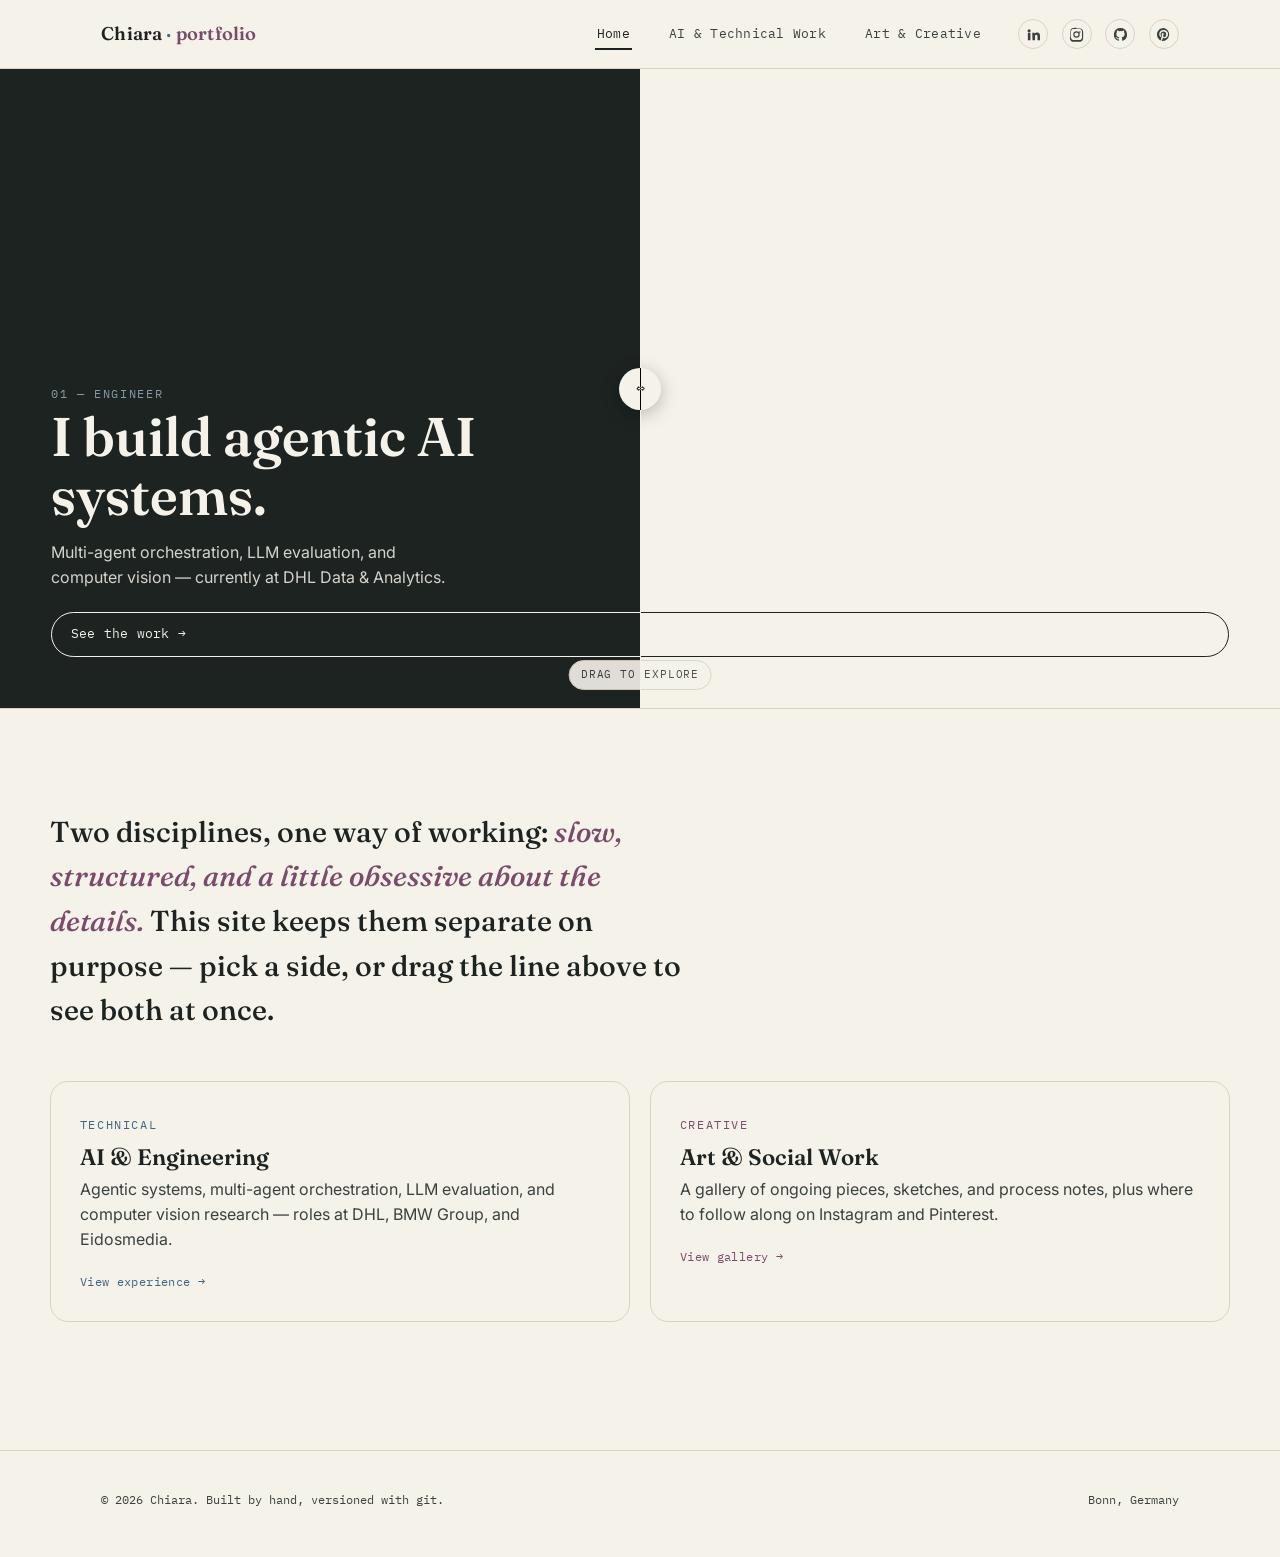
==== index.html @ 01110915 "feat: initial upload files" ====
<!DOCTYPE html>
<html lang="en">
<head>
<meta charset="UTF-8" />
<meta name="viewport" content="width=device-width, initial-scale=1.0" />
<title>Chiara — Engineer / Artist</title>
<meta name="description" content="Portfolio of Chiara — AI engineering work and creative art, side by side." />
<link rel="preconnect" href="https://fonts.googleapis.com">
<link rel="preconnect" href="https://fonts.gstatic.com" crossorigin>
<link href="https://fonts.googleapis.com/css2?family=Fraunces:ital,wght@0,500;0,600;1,500&family=Inter:wght@400;500;600&family=IBM+Plex+Mono:wght@400;500&display=swap" rel="stylesheet">
<link rel="stylesheet" href="css/style.css" />
</head>
<body>

<header class="site-header">
  <div class="wrap">
    <a class="brand" href="index.html">Chiara <span>·</span> <span class="b">portfolio</span></a>
    <button class="nav-toggle" id="navToggle" aria-label="Toggle navigation" aria-expanded="false">
      <svg width="18" height="18" viewBox="0 0 18 18" fill="none"><path d="M2 5h14M2 9h14M2 13h14" stroke="currentColor" stroke-width="1.4"/></svg>
    </button>
    <nav class="main-nav" id="mainNav">
      <a href="index.html" aria-current="page">Home</a>
      <a href="work.html">AI &amp; Technical Work</a>
      <a href="art.html">Art &amp; Creative</a>
      <div class="socials">
        <a href="https://www.linkedin.com/in/YOUR-HANDLE" target="_blank" rel="noopener" aria-label="LinkedIn">
          <svg viewBox="0 0 24 24" fill="currentColor"><path d="M4.98 3.5a2.5 2.5 0 1 1 0 5 2.5 2.5 0 0 1 0-5zM3 9h4v12H3zm7 0h3.8v1.7h.05c.53-1 1.83-2.05 3.77-2.05 4.03 0 4.78 2.65 4.78 6.1V21h-4v-5.6c0-1.34-.02-3.06-1.87-3.06-1.87 0-2.16 1.46-2.16 2.96V21h-4z"/></svg>
        </a>
        <a href="https://instagram.com/YOUR-HANDLE" target="_blank" rel="noopener" aria-label="Instagram">
          <svg viewBox="0 0 24 24" fill="currentColor"><path d="M12 2.2c3.2 0 3.58.01 4.85.07 1.17.05 1.97.24 2.43.4a4.9 4.9 0 0 1 1.77 1.15 4.9 4.9 0 0 1 1.15 1.77c.16.46.35 1.26.4 2.43.06 1.27.07 1.65.07 4.85s-.01 3.58-.07 4.85c-.05 1.17-.24 1.97-.4 2.43a4.9 4.9 0 0 1-1.15 1.77 4.9 4.9 0 0 1-1.77 1.15c-.46.16-1.26.35-2.43.4-1.27.06-1.65.07-4.85.07s-3.58-.01-4.85-.07c-1.17-.05-1.97-.24-2.43-.4a4.9 4.9 0 0 1-1.77-1.15 4.9 4.9 0 0 1-1.15-1.77c-.16-.46-.35-1.26-.4-2.43C2.21 15.58 2.2 15.2 2.2 12s.01-3.58.07-4.85c.05-1.17.24-1.97.4-2.43a4.9 4.9 0 0 1 1.15-1.77A4.9 4.9 0 0 1 5.59 1.8c.46-.16 1.26-.35 2.43-.4C9.29 1.34 9.67 1.33 12 1.33m0 1.8c-3.17 0-3.53.01-4.77.07-.95.04-1.47.2-1.81.34-.46.18-.78.39-1.13.73-.34.35-.55.67-.73 1.13-.14.34-.3.86-.34 1.81-.06 1.24-.07 1.6-.07 4.77s.01 3.53.07 4.77c.04.95.2 1.47.34 1.81.18.46.39.78.73 1.13.35.34.67.55 1.13.73.34.14.86.3 1.81.34 1.24.06 1.6.07 4.77.07s3.53-.01 4.77-.07c.95-.04 1.47-.2 1.81-.34.46-.18.78-.39 1.13-.73.34-.35.55-.67.73-1.13.14-.34.3-.86.34-1.81.06-1.24.07-1.6.07-4.77s-.01-3.53-.07-4.77c-.04-.95-.2-1.47-.34-1.81a3.07 3.07 0 0 0-.73-1.13 3.07 3.07 0 0 0-1.13-.73c-.34-.14-.86-.3-1.81-.34-1.24-.06-1.6-.07-4.77-.07M12 6.87a5.13 5.13 0 1 1 0 10.26 5.13 5.13 0 0 1 0-10.26m0 1.8a3.33 3.33 0 1 0 0 6.66 3.33 3.33 0 0 0 0-6.66m5.34-2a1.2 1.2 0 1 1 0 2.4 1.2 1.2 0 0 1 0-2.4"/></svg>
        </a>
        <a href="https://github.com/YOUR-HANDLE" target="_blank" rel="noopener" aria-label="GitHub">
          <svg viewBox="0 0 24 24" fill="currentColor"><path d="M12 1.5a10.5 10.5 0 0 0-3.32 20.47c.53.1.72-.23.72-.51v-1.98c-2.93.64-3.55-1.25-3.55-1.25-.48-1.22-1.17-1.55-1.17-1.55-.96-.65.07-.64.07-.64 1.06.07 1.62 1.09 1.62 1.09.94 1.61 2.46 1.15 3.06.87.1-.68.37-1.15.67-1.41-2.34-.27-4.8-1.17-4.8-5.2 0-1.15.41-2.09 1.08-2.82-.11-.27-.47-1.35.1-2.81 0 0 .88-.28 2.88 1.08a10 10 0 0 1 5.25 0c2-1.36 2.88-1.08 2.88-1.08.57 1.46.21 2.54.1 2.81.68.73 1.08 1.67 1.08 2.82 0 4.04-2.47 4.92-4.82 5.18.38.33.72.97.72 1.96v2.9c0 .28.19.62.73.51A10.5 10.5 0 0 0 12 1.5z"/></svg>
        </a>
        <a href="https://pinterest.com/YOUR-HANDLE" target="_blank" rel="noopener" aria-label="Pinterest">
          <svg viewBox="0 0 24 24" fill="currentColor"><path d="M12 1.5C6.2 1.5 1.5 6.2 1.5 12c0 4.44 2.77 8.24 6.68 9.76-.09-.83-.17-2.1.04-3 .19-.81 1.22-5.18 1.22-5.18s-.31-.62-.31-1.55c0-1.45.84-2.53 1.89-2.53.89 0 1.32.67 1.32 1.47 0 .9-.57 2.24-.87 3.48-.25 1.05.52 1.9 1.55 1.9 1.86 0 3.29-1.96 3.29-4.79 0-2.5-1.8-4.25-4.36-4.25-2.97 0-4.71 2.23-4.71 4.53 0 .9.34 1.86.78 2.38a.31.31 0 0 1 .07.3c-.08.33-.26 1.05-.29 1.2-.05.2-.16.24-.37.14-1.38-.64-2.24-2.65-2.24-4.27 0-3.48 2.53-6.67 7.28-6.67 3.82 0 6.8 2.72 6.8 6.36 0 3.8-2.39 6.85-5.72 6.85-1.12 0-2.17-.58-2.53-1.27l-.69 2.62c-.25.96-.92 2.16-1.37 2.9A10.5 10.5 0 1 0 12 1.5z"/></svg>
        </a>
      </div>
    </nav>
  </div>
</header>

<section class="split-hero" id="splitHero" style="--split: 50%;">
  <div class="split-pane left">
    <span class="eyebrow">01 — Engineer</span>
    <h1>I build agentic AI systems.</h1>
    <p>Multi-agent orchestration, LLM evaluation, and computer vision — currently at DHL Data &amp; Analytics.</p>
    <a class="btn" href="work.html" style="border-color: var(--paper); color: var(--paper);">See the work →</a>
  </div>
  <div class="split-pane right">
    <span class="eyebrow">02 — Artist</span>
    <h1>I make things by hand, too.</h1>
    <p>A running sketchbook of visual and creative work, shared publicly and made slowly.</p>
    <a class="btn" href="art.html">See the art →</a>
  </div>
  <div class="split-handle" id="splitHandle" tabindex="0" role="slider" aria-label="Reveal engineering or art side" aria-valuemin="20" aria-valuemax="80" aria-valuenow="50">
    <div class="split-grip">⇔</div>
  </div>
  <div class="split-hint">drag to explore</div>
</section>

<section class="intro wrap">
  <p class="lede">Two disciplines, one way of working: <em>slow, structured, and a little obsessive about the details.</em> This site keeps them separate on purpose — pick a side, or drag the line above to see both at once.</p>

  <div class="home-links">
    <a class="home-card tech" href="work.html">
      <span class="eyebrow" style="color:var(--signal);">Technical</span>
      <h3>AI &amp; Engineering</h3>
      <p>Agentic systems, multi-agent orchestration, LLM evaluation, and computer vision research — roles at DHL, BMW Group, and Eidosmedia.</p>
      <span class="go">View experience →</span>
    </a>
    <a class="home-card art" href="art.html">
      <span class="eyebrow" style="color:var(--bloom);">Creative</span>
      <h3>Art &amp; Social Work</h3>
      <p>A gallery of ongoing pieces, sketches, and process notes, plus where to follow along on Instagram and Pinterest.</p>
      <span class="go">View gallery →</span>
    </a>
  </div>
</section>

<footer class="site-footer">
  <div class="wrap">
    <span>© <span id="year"></span> Chiara. Built by hand, versioned with git.</span>
    <span>Bonn, Germany</span>
  </div>
</footer>

<script src="js/main.js"></script>
</body>
</html>
---- css/style.css ----
/* =========================================================
   Design tokens
   Two identities, one system: "signal" (engineering) reads
   cool and precise; "bloom" (art) reads warm and unhurried.
   ========================================================= */
:root {
  --ink: #1c2321;
  --ink-soft: #3a423f;
  --paper: #f5f2ea;
  --paper-dim: #ece7da;
  --line: #d8d2c4;
  --signal: #3e6680;
  --signal-dim: #a9c1cf;
  --bloom: #7a4b6b;
  --bloom-dim: #d3b9c9;

  --font-display: "Fraunces", "Iowan Old Style", serif;
  --font-body: "Inter", "Helvetica Neue", Arial, sans-serif;
  --font-mono: "IBM Plex Mono", "SFMono-Regular", Menlo, monospace;

  --max-w: 1180px;
  --pad: clamp(1.25rem, 4vw, 3.5rem);
}

* { box-sizing: border-box; }

html { scroll-behavior: smooth; }

@media (prefers-reduced-motion: reduce) {
  html { scroll-behavior: auto; }
  *, *::before, *::after {
    animation-duration: 0.01ms !important;
    animation-iteration-count: 1 !important;
    transition-duration: 0.01ms !important;
  }
}

body {
  margin: 0;
  background: var(--paper);
  color: var(--ink);
  font-family: var(--font-body);
  font-size: 16px;
  line-height: 1.55;
  -webkit-font-smoothing: antialiased;
}

img { max-width: 100%; display: block; }

a {
  color: inherit;
  text-decoration: none;
}

h1, h2, h3 {
  font-family: var(--font-display);
  font-weight: 600;
  line-height: 1.08;
  margin: 0;
}

.eyebrow {
  font-family: var(--font-mono);
  font-size: 0.72rem;
  letter-spacing: 0.14em;
  text-transform: uppercase;
  color: var(--ink-soft);
}

.wrap {
  max-width: var(--max-w);
  margin: 0 auto;
  padding: 0 var(--pad);
}

/* ---------- Header ---------- */
.site-header {
  position: sticky;
  top: 0;
  z-index: 40;
  background: rgba(245, 242, 234, 0.88);
  backdrop-filter: blur(6px);
  border-bottom: 1px solid var(--line);
}

.site-header .wrap {
  display: flex;
  align-items: center;
  justify-content: space-between;
  height: 68px;
}

.brand {
  font-family: var(--font-display);
  font-weight: 600;
  font-size: 1.15rem;
  letter-spacing: 0.01em;
}

.brand span { color: var(--signal); }
.brand span.b { color: var(--bloom); }

nav.main-nav {
  display: flex;
  align-items: center;
  gap: clamp(1rem, 3vw, 2.2rem);
  font-family: var(--font-mono);
  font-size: 0.82rem;
  letter-spacing: 0.02em;
}

nav.main-nav a {
  position: relative;
  padding: 4px 2px;
  color: var(--ink-soft);
}

nav.main-nav a:hover,
nav.main-nav a[aria-current="page"] { color: var(--ink); }

nav.main-nav a[aria-current="page"]::after {
  content: "";
  position: absolute;
  left: 0; right: 0; bottom: -2px;
  height: 2px;
  background: currentColor;
}

.socials {
  display: flex;
  gap: 0.85rem;
}

.socials a {
  width: 30px; height: 30px;
  display: grid;
  place-items: center;
  border: 1px solid var(--line);
  border-radius: 50%;
  color: var(--ink-soft);
  transition: border-color 0.2s ease, color 0.2s ease, transform 0.2s ease;
}

.socials a:hover {
  color: var(--paper);
  background: var(--ink);
  border-color: var(--ink);
  transform: translateY(-2px);
}

.socials svg { width: 15px; height: 15px; }

.nav-toggle {
  display: none;
  background: none;
  border: 1px solid var(--line);
  border-radius: 8px;
  width: 38px; height: 38px;
  align-items: center;
  justify-content: center;
}

/* ---------- Footer ---------- */
.site-footer {
  border-top: 1px solid var(--line);
  margin-top: 6rem;
  padding: 2.4rem 0 3rem;
}

.site-footer .wrap {
  display: flex;
  flex-wrap: wrap;
  gap: 1rem 2rem;
  align-items: center;
  justify-content: space-between;
  font-family: var(--font-mono);
  font-size: 0.78rem;
  color: var(--ink-soft);
}

/* ---------- Buttons / chips ---------- */
.btn {
  display: inline-flex;
  align-items: center;
  gap: 0.5rem;
  font-family: var(--font-mono);
  font-size: 0.82rem;
  letter-spacing: 0.02em;
  padding: 0.7rem 1.15rem;
  border: 1px solid var(--ink);
  border-radius: 999px;
  transition: background 0.2s ease, color 0.2s ease;
}

.btn:hover { background: var(--ink); color: var(--paper); }

.btn.ghost {
  border-color: var(--line);
  color: var(--ink-soft);
}
.btn.ghost:hover { background: var(--paper-dim); color: var(--ink); border-color: var(--ink); }

/* =========================================================
   HOME — split hero (signature element)
   ========================================================= */
.split-hero {
  position: relative;
  height: min(78vh, 640px);
  min-height: 420px;
  overflow: hidden;
  border-bottom: 1px solid var(--line);
  user-select: none;
}

.split-pane {
  position: absolute;
  top: 0; bottom: 0;
  width: 100%;
  display: flex;
  flex-direction: column;
  justify-content: flex-end;
  padding: var(--pad);
}

.split-pane.left {
  left: 0;
  background: var(--ink);
  color: var(--paper);
  clip-path: inset(0 calc(100% - var(--split, 50%)) 0 0);
}

.split-pane.right {
  left: 0;
  background: var(--paper);
  color: var(--ink);
  clip-path: inset(0 0 0 var(--split, 50%));
}

.split-pane .eyebrow { opacity: 0.75; }
.split-pane.left .eyebrow { color: var(--signal-dim); }
.split-pane.right .eyebrow { color: var(--bloom); }

.split-pane h1 {
  font-size: clamp(2rem, 5vw, 3.4rem);
  max-width: 12ch;
  margin: 0.35rem 0 0.9rem;
}

.split-pane p {
  max-width: 40ch;
  margin: 0 0 1.4rem;
  opacity: 0.85;
}

.split-handle {
  position: absolute;
  top: 0; bottom: 0;
  left: var(--split, 50%);
  width: 48px;
  margin-left: -24px;
  display: flex;
  align-items: center;
  justify-content: center;
  cursor: ew-resize;
  z-index: 5;
  touch-action: none;
}

.split-handle::before {
  content: "";
  position: absolute;
  top: 0; bottom: 0; left: 50%;
  width: 1px;
  background: var(--paper);
  mix-blend-mode: difference;
}

.split-grip {
  width: 42px; height: 42px;
  border-radius: 50%;
  background: var(--paper);
  color: var(--ink);
  display: grid;
  place-items: center;
  font-family: var(--font-mono);
  font-size: 0.7rem;
  box-shadow: 0 4px 18px rgba(0,0,0,0.25);
  transition: transform 0.15s ease;
}

.split-handle:hover .split-grip,
.split-handle:focus-visible .split-grip { transform: scale(1.08); }

.split-hint {
  position: absolute;
  bottom: 1.1rem;
  left: 50%;
  transform: translateX(-50%);
  font-family: var(--font-mono);
  font-size: 0.7rem;
  letter-spacing: 0.08em;
  text-transform: uppercase;
  color: var(--ink-soft);
  background: var(--paper);
  border: 1px solid var(--line);
  padding: 0.35rem 0.7rem;
  border-radius: 999px;
  pointer-events: none;
  opacity: 0.9;
  z-index: 4;
}

/* ---------- Home intro / about ---------- */
.intro {
  padding: 4.5rem 0 2rem;
}

.intro .lede {
  font-family: var(--font-display);
  font-size: clamp(1.3rem, 2.4vw, 1.8rem);
  font-weight: 500;
  max-width: 34ch;
  color: var(--ink);
}

.intro .lede em {
  font-style: italic;
  color: var(--bloom);
}

.home-links {
  display: grid;
  grid-template-columns: 1fr 1fr;
  gap: 1.25rem;
  margin-top: 3rem;
}

@media (max-width: 720px) {
  .home-links { grid-template-columns: 1fr; }
}

.home-card {
  border: 1px solid var(--line);
  border-radius: 18px;
  padding: 1.8rem;
  transition: border-color 0.2s ease, transform 0.2s ease;
  display: block;
}

.home-card:hover { transform: translateY(-3px); }

.home-card.tech:hover { border-color: var(--signal); }
.home-card.art:hover { border-color: var(--bloom); }

.home-card h3 {
  font-size: 1.4rem;
  margin: 0.6rem 0 0.5rem;
}

.home-card p { color: var(--ink-soft); margin: 0 0 1rem; }

.home-card .go {
  font-family: var(--font-mono);
  font-size: 0.78rem;
  letter-spacing: 0.03em;
}

.home-card.tech .go { color: var(--signal); }
.home-card.art .go { color: var(--bloom); }

/* =========================================================
   PAGE HEADER (work / art)
   ========================================================= */
.page-head {
  padding: 3.2rem 0 2.2rem;
  border-bottom: 1px solid var(--line);
}

.page-head h1 { font-size: clamp(2rem, 4vw, 2.8rem); margin-top: 0.4rem; }
.page-head .lede { max-width: 56ch; color: var(--ink-soft); margin-top: 0.9rem; }

.page-head.tech { background: linear-gradient(180deg, rgba(62,102,128,0.07), transparent); }
.page-head.art { background: linear-gradient(180deg, rgba(122,75,107,0.07), transparent); }

/* =========================================================
   WORK PAGE — timeline
   ========================================================= */
.timeline {
  padding: 3.5rem 0;
  display: grid;
  grid-template-columns: 140px 1fr;
  gap: 0 2.5rem;
}

@media (max-width: 720px) {
  .timeline { grid-template-columns: 1fr; }
}

.tl-rail {
  font-family: var(--font-mono);
  font-size: 0.78rem;
  color: var(--ink-soft);
  border-right: 1px solid var(--line);
  padding-right: 1.5rem;
}

@media (max-width: 720px) {
  .tl-rail { border-right: none; border-bottom: 1px solid var(--line); padding: 0 0 1.5rem; }
}

.tl-rail .tl-title {
  color: var(--ink);
  font-weight: 600;
  margin-bottom: 0.4rem;
}

.entry {
  padding-bottom: 3rem;
  border-bottom: 1px solid var(--line);
  margin-bottom: 3rem;
  opacity: 0;
  transform: translateY(14px);
  transition: opacity 0.6s ease, transform 0.6s ease;
}

.entry.in-view { opacity: 1; transform: none; }
.entry:last-child { border-bottom: none; margin-bottom: 0; }

.entry .role-date {
  font-family: var(--font-mono);
  font-size: 0.76rem;
  color: var(--signal);
  letter-spacing: 0.03em;
}

.entry h2 { font-size: 1.5rem; margin: 0.4rem 0 0.15rem; }
.entry .org { color: var(--ink-soft); font-size: 0.95rem; margin-bottom: 0.9rem; }

.entry ul { margin: 0; padding-left: 1.15rem; }
.entry li { margin-bottom: 0.5rem; }

.tag-row {
  display: flex;
  flex-wrap: wrap;
  gap: 0.5rem;
  margin-top: 1.1rem;
}

.tag {
  font-family: var(--font-mono);
  font-size: 0.7rem;
  border: 1px solid var(--line);
  border-radius: 999px;
  padding: 0.3rem 0.65rem;
  color: var(--ink-soft);
}

.skills-grid {
  padding: 1rem 0 4rem;
  display: grid;
  grid-template-columns: repeat(auto-fit, minmax(220px, 1fr));
  gap: 1.5rem;
}

.skill-card {
  border: 1px solid var(--line);
  border-radius: 16px;
  padding: 1.4rem;
}

.skill-card .eyebrow { color: var(--signal); }
.skill-card h3 { font-size: 1.05rem; margin: 0.5rem 0 0.5rem; }
.skill-card p { color: var(--ink-soft); font-size: 0.92rem; margin: 0; }

/* =========================================================
   ART PAGE — filterable gallery + lightbox
   ========================================================= */
.filters {
  display: flex;
  flex-wrap: wrap;
  gap: 0.6rem;
  padding: 2.2rem 0 0.5rem;
}

.filter-btn {
  font-family: var(--font-mono);
  font-size: 0.76rem;
  letter-spacing: 0.02em;
  padding: 0.5rem 0.95rem;
  border-radius: 999px;
  border: 1px solid var(--line);
  color: var(--ink-soft);
  background: transparent;
  cursor: pointer;
  transition: all 0.15s ease;
}

.filter-btn:hover { border-color: var(--bloom); color: var(--ink); }
.filter-btn.active { background: var(--bloom); border-color: var(--bloom); color: var(--paper); }

.gallery {
  padding: 2rem 0 4.5rem;
  columns: 3 260px;
  column-gap: 1.25rem;
}

@media (max-width: 640px) { .gallery { columns: 1 260px; } }

.tile {
  break-inside: avoid;
  margin-bottom: 1.25rem;
  border-radius: 14px;
  overflow: hidden;
  border: 1px solid var(--line);
  cursor: pointer;
  background: var(--paper-dim);
  display: block;
}

.tile .swatch {
  width: 100%;
  aspect-ratio: var(--ar, 1);
  display: flex;
  align-items: flex-end;
  padding: 0.9rem;
}

.tile .swatch span {
  font-family: var(--font-mono);
  font-size: 0.68rem;
  color: rgba(255,255,255,0.85);
  background: rgba(0,0,0,0.28);
  padding: 0.25rem 0.55rem;
  border-radius: 999px;
}

.tile figcaption {
  padding: 0.7rem 0.9rem 0.9rem;
  font-size: 0.85rem;
  color: var(--ink-soft);
}

.tile[hidden] { display: none; }

.lightbox {
  position: fixed;
  inset: 0;
  background: rgba(28, 35, 33, 0.92);
  display: none;
  align-items: center;
  justify-content: center;
  z-index: 100;
  padding: 2rem;
}

.lightbox.open { display: flex; }

.lightbox-inner {
  background: var(--paper);
  border-radius: 16px;
  max-width: 640px;
  width: 100%;
  overflow: hidden;
}

.lightbox .swatch { width: 100%; aspect-ratio: 4/3; }
.lightbox-body { padding: 1.5rem 1.7rem 1.8rem; }
.lightbox-body h3 { font-size: 1.2rem; margin-bottom: 0.3rem; }
.lightbox-body p { color: var(--ink-soft); margin: 0.3rem 0 0; }

.lightbox-close {
  position: absolute;
  top: 1.4rem; right: 1.4rem;
  width: 40px; height: 40px;
  border-radius: 50%;
  border: 1px solid rgba(245,242,234,0.4);
  color: var(--paper);
  background: transparent;
  cursor: pointer;
  font-family: var(--font-mono);
}

.social-embeds {
  padding: 1rem 0 4rem;
}

.social-embeds .row {
  display: grid;
  grid-template-columns: 1fr 1fr;
  gap: 1.25rem;
}

@media (max-width: 640px) { .social-embeds .row { grid-template-columns: 1fr; } }

.embed-card {
  border: 1px solid var(--line);
  border-radius: 16px;
  padding: 1.6rem;
  display: flex;
  align-items: center;
  gap: 1rem;
}

.embed-card .icon {
  width: 44px; height: 44px;
  border-radius: 50%;
  display: grid;
  place-items: center;
  background: var(--ink);
  color: var(--paper);
  flex: none;
}

.embed-card .icon svg { width: 20px; height: 20px; }
.embed-card h3 { font-size: 1rem; margin-bottom: 0.2rem; }
.embed-card p { margin: 0; color: var(--ink-soft); font-size: 0.86rem; }

/* ---------- Responsive nav ---------- */
@media (max-width: 780px) {
  .nav-toggle { display: flex; }
  nav.main-nav {
    position: fixed;
    top: 68px; left: 0; right: 0;
    background: var(--paper);
    border-bottom: 1px solid var(--line);
    flex-direction: column;
    align-items: flex-start;
    padding: 1.2rem var(--pad) 1.6rem;
    gap: 1rem;
    transform: translateY(-8px);
    opacity: 0;
    pointer-events: none;
    transition: opacity 0.18s ease, transform 0.18s ease;
  }
  nav.main-nav.open {
    opacity: 1;
    transform: none;
    pointer-events: auto;
  }
  .socials { padding-top: 0.4rem; }
}
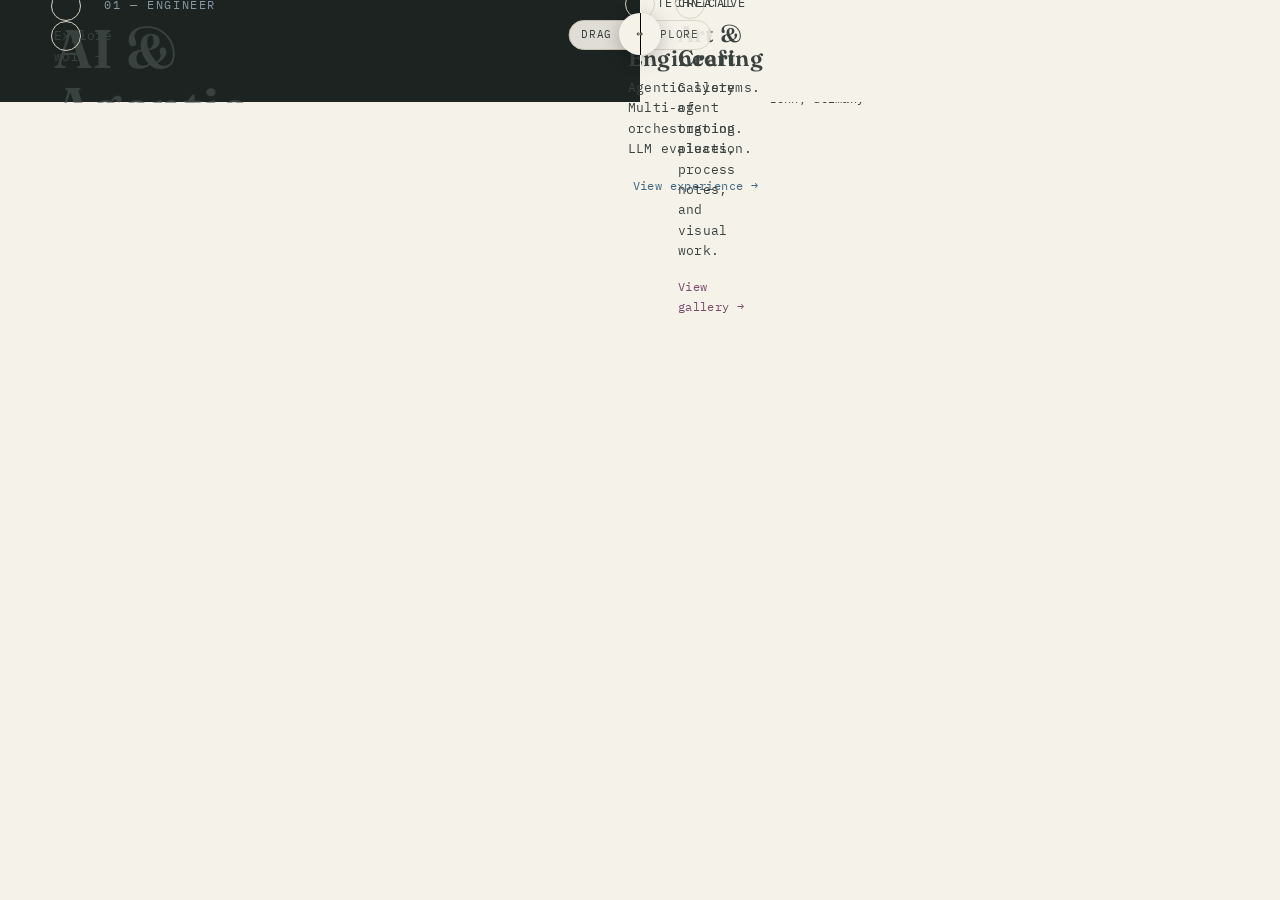
==== commit c7a676e4: "Update homepage to minimize text, emphasize visuals and interaction" ====
--- a/index.html
+++ b/index.html
@@ -20,20 +20,20 @@
     </button>
     <nav class="main-nav" id="mainNav">
       <a href="index.html" aria-current="page">Home</a>
-      <a href="work.html">AI &amp; Technical Work</a>
+      <a href="work.html">AI &amp; Engineering</a>
       <a href="art.html">Art &amp; Creative</a>
       <div class="socials">
         <a href="https://www.linkedin.com/in/YOUR-HANDLE" target="_blank" rel="noopener" aria-label="LinkedIn">
-          <svg viewBox="0 0 24 24" fill="currentColor"><path d="M4.98 3.5a2.5 2.5 0 1 1 0 5 2.5 2.5 0 0 1 0-5zM3 9h4v12H3zm7 0h3.8v1.7h.05c.53-1 1.83-2.05 3.77-2.05 4.03 0 4.78 2.65 4.78 6.1V21h-4v-5.6c0-1.34-.02-3.06-1.87-3.06-1.87 0-2.16 1.46-2.16 2.96V21h-4z"/></svg>
+          <svg viewBox="0 0 24 24" fill="currentColor"><path d="M4.98 3.5a2.5 2.5 0 1 1 0 5 2.5 2.5 0 0 1 0-5zM3 9h4v12H3zm7 0h3.8v1.7h.05c.53-1 1.83-2.05 3.77-2.05 4.03 0 4.78 2.65 4.78 6.1V21h-4[...]
         </a>
         <a href="https://instagram.com/YOUR-HANDLE" target="_blank" rel="noopener" aria-label="Instagram">
-          <svg viewBox="0 0 24 24" fill="currentColor"><path d="M12 2.2c3.2 0 3.58.01 4.85.07 1.17.05 1.97.24 2.43.4a4.9 4.9 0 0 1 1.77 1.15 4.9 4.9 0 0 1 1.15 1.77c.16.46.35 1.26.4 2.43.06 1.27.07 1.65.07 4.85s-.01 3.58-.07 4.85c-.05 1.17-.24 1.97-.4 2.43a4.9 4.9 0 0 1-1.15 1.77 4.9 4.9 0 0 1-1.77 1.15c-.46.16-1.26.35-2.43.4-1.27.06-1.65.07-4.85.07s-3.58-.01-4.85-.07c-1.17-.05-1.97-.24-2.43-.4a4.9 4.9 0 0 1-1.77-1.15 4.9 4.9 0 0 1-1.15-1.77c-.16-.46-.35-1.26-.4-2.43C2.21 15.58 2.2 15.2 2.2 12s.01-3.58.07-4.85c.05-1.17.24-1.97.4-2.43a4.9 4.9 0 0 1 1.15-1.77A4.9 4.9 0 0 1 5.59 1.8c.46-.16 1.26-.35 2.43-.4C9.29 1.34 9.67 1.33 12 1.33m0 1.8c-3.17 0-3.53.01-4.77.07-.95.04-1.47.2-1.81.34-.46.18-.78.39-1.13.73-.34.35-.55.67-.73 1.13-.14.34-.3.86-.34 1.81-.06 1.24-.07 1.6-.07 4.77s.01 3.53.07 4.77c.04.95.2 1.47.34 1.81.18.46.39.78.73 1.13.35.34.67.55 1.13.73.34.14.86.3 1.81.34 1.24.06 1.6.07 4.77.07s3.53-.01 4.77-.07c.95-.04 1.47-.2 1.81-.34.46-.18.78-.39 1.13-.73.34-.35.55-.67.73-1.13.14-.34.3-.86.34-1.81.06-1.24.07-1.6.07-4.77s-.01-3.53-.07-4.77c-.04-.95-.2-1.47-.34-1.81a3.07 3.07 0 0 0-.73-1.13 3.07 3.07 0 0 0-1.13-.73c-.34-.14-.86-.3-1.81-.34-1.24-.06-1.6-.07-4.77-.07M12 6.87a5.13 5.13 0 1 1 0 10.26 5.13 5.13 0 0 1 0-10.26m0 1.8a3.33 3.33 0 1 0 0 6.66 3.33 3.33 0 0 0 0-6.66m5.34-2a1.2 1.2 0 1 1 0 2.4 1.2 1.2 0 0 1 0-2.4"/></svg>
+          <svg viewBox="0 0 24 24" fill="currentColor"><path d="M12 2.2c3.2 0 3.58.01 4.85.07 1.17.05 1.97.24 2.43.4a4.9 4.9 0 0 1 1.77 1.15 4.9 4.9 0 0 1 1.15 1.77c.16.46.35 1.26.4 2.43.06 1.27.0[...]
         </a>
         <a href="https://github.com/YOUR-HANDLE" target="_blank" rel="noopener" aria-label="GitHub">
-          <svg viewBox="0 0 24 24" fill="currentColor"><path d="M12 1.5a10.5 10.5 0 0 0-3.32 20.47c.53.1.72-.23.72-.51v-1.98c-2.93.64-3.55-1.25-3.55-1.25-.48-1.22-1.17-1.55-1.17-1.55-.96-.65.07-.64.07-.64 1.06.07 1.62 1.09 1.62 1.09.94 1.61 2.46 1.15 3.06.87.1-.68.37-1.15.67-1.41-2.34-.27-4.8-1.17-4.8-5.2 0-1.15.41-2.09 1.08-2.82-.11-.27-.47-1.35.1-2.81 0 0 .88-.28 2.88 1.08a10 10 0 0 1 5.25 0c2-1.36 2.88-1.08 2.88-1.08.57 1.46.21 2.54.1 2.81.68.73 1.08 1.67 1.08 2.82 0 4.04-2.47 4.92-4.82 5.18.38.33.72.97.72 1.96v2.9c0 .28.19.62.73.51A10.5 10.5 0 0 0 12 1.5z"/></svg>
+          <svg viewBox="0 0 24 24" fill="currentColor"><path d="M12 1.5a10.5 10.5 0 0 0-3.32 20.47c.53.1.72-.23.72-.51v-1.98c-2.93.64-3.55-1.25-3.55-1.25-.48-1.22-1.17-1.55-1.17-1.55-.96-.65.07-.6[...]
         </a>
         <a href="https://pinterest.com/YOUR-HANDLE" target="_blank" rel="noopener" aria-label="Pinterest">
-          <svg viewBox="0 0 24 24" fill="currentColor"><path d="M12 1.5C6.2 1.5 1.5 6.2 1.5 12c0 4.44 2.77 8.24 6.68 9.76-.09-.83-.17-2.1.04-3 .19-.81 1.22-5.18 1.22-5.18s-.31-.62-.31-1.55c0-1.45.84-2.53 1.89-2.53.89 0 1.32.67 1.32 1.47 0 .9-.57 2.24-.87 3.48-.25 1.05.52 1.9 1.55 1.9 1.86 0 3.29-1.96 3.29-4.79 0-2.5-1.8-4.25-4.36-4.25-2.97 0-4.71 2.23-4.71 4.53 0 .9.34 1.86.78 2.38a.31.31 0 0 1 .07.3c-.08.33-.26 1.05-.29 1.2-.05.2-.16.24-.37.14-1.38-.64-2.24-2.65-2.24-4.27 0-3.48 2.53-6.67 7.28-6.67 3.82 0 6.8 2.72 6.8 6.36 0 3.8-2.39 6.85-5.72 6.85-1.12 0-2.17-.58-2.53-1.27l-.69 2.62c-.25.96-.92 2.16-1.37 2.9A10.5 10.5 0 1 0 12 1.5z"/></svg>
+          <svg viewBox="0 0 24 24" fill="currentColor"><path d="M12 1.5C6.2 1.5 1.5 6.2 1.5 12c0 4.44 2.77 8.24 6.68 9.76-.09-.83-.17-2.1.04-3 .19-.81 1.22-5.18 1.22-5.18s-.31-.62-.31-1.55c0-1.45.[...]
         </a>
       </div>
     </nav>
@@ -43,15 +43,15 @@
 <section class="split-hero" id="splitHero" style="--split: 50%;">
   <div class="split-pane left">
     <span class="eyebrow">01 — Engineer</span>
-    <h1>I build agentic AI systems.</h1>
-    <p>Multi-agent orchestration, LLM evaluation, and computer vision — currently at DHL Data &amp; Analytics.</p>
-    <a class="btn" href="work.html" style="border-color: var(--paper); color: var(--paper);">See the work →</a>
+    <h1>AI &amp; Agentic Systems</h1>
+    <p>Multi-agent orchestration, LLM evaluation, computer vision.</p>
+    <a class="btn" href="work.html">Explore work →</a>
   </div>
   <div class="split-pane right">
     <span class="eyebrow">02 — Artist</span>
-    <h1>I make things by hand, too.</h1>
-    <p>A running sketchbook of visual and creative work, shared publicly and made slowly.</p>
-    <a class="btn" href="art.html">See the art →</a>
+    <h1>Visual &amp; Creative</h1>
+    <p>Hand-made explorations in form, color, and material.</p>
+    <a class="btn" href="art.html">View gallery →</a>
   </div>
   <div class="split-handle" id="splitHandle" tabindex="0" role="slider" aria-label="Reveal engineering or art side" aria-valuemin="20" aria-valuemax="80" aria-valuenow="50">
     <div class="split-grip">⇔</div>
@@ -59,20 +59,18 @@
   <div class="split-hint">drag to explore</div>
 </section>
 
-<section class="intro wrap">
-  <p class="lede">Two disciplines, one way of working: <em>slow, structured, and a little obsessive about the details.</em> This site keeps them separate on purpose — pick a side, or drag the line above to see both at once.</p>
-
+<section class="wrap" style="padding: 4.5rem 0 2rem;">
   <div class="home-links">
     <a class="home-card tech" href="work.html">
-      <span class="eyebrow" style="color:var(--signal);">Technical</span>
-      <h3>AI &amp; Engineering</h3>
-      <p>Agentic systems, multi-agent orchestration, LLM evaluation, and computer vision research — roles at DHL, BMW Group, and Eidosmedia.</p>
+      <span class="eyebrow" style="color:var(--accent-cyan);">Technical</span>
+      <h3>AI Engineering</h3>
+      <p>Agentic systems. Multi-agent orchestration. LLM evaluation.</p>
       <span class="go">View experience →</span>
     </a>
     <a class="home-card art" href="art.html">
-      <span class="eyebrow" style="color:var(--bloom);">Creative</span>
-      <h3>Art &amp; Social Work</h3>
-      <p>A gallery of ongoing pieces, sketches, and process notes, plus where to follow along on Instagram and Pinterest.</p>
+      <span class="eyebrow" style="color:var(--accent-purple);">Creative</span>
+      <h3>Art &amp; Craft</h3>
+      <p>Gallery of ongoing pieces, process notes, and visual work.</p>
       <span class="go">View gallery →</span>
     </a>
   </div>
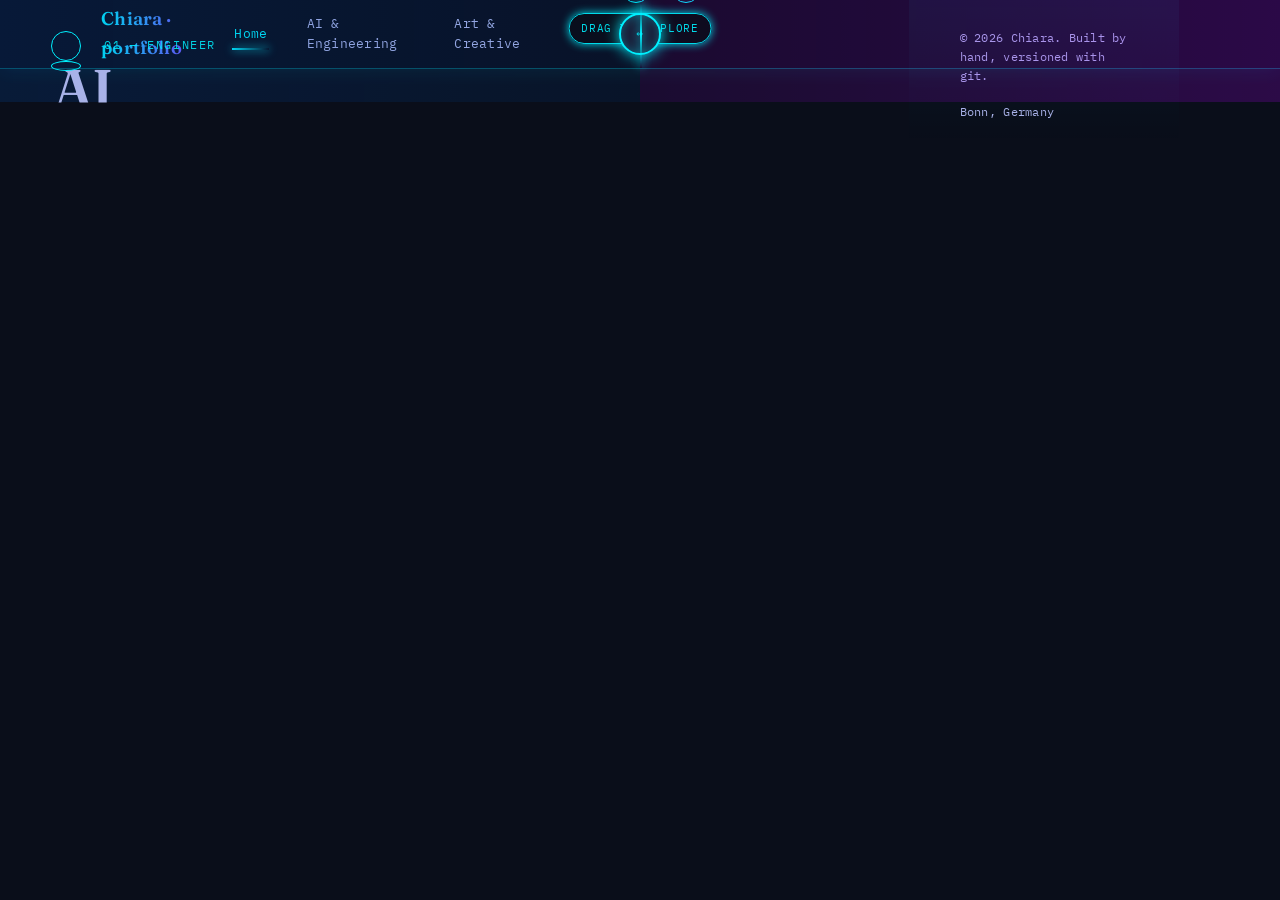
==== commit f29f83b5: "Simplify homepage layout - remove flex issues, cleaner structure" ====
--- a/index.html
+++ b/index.html
@@ -43,14 +43,14 @@
 <section class="split-hero" id="splitHero" style="--split: 50%;">
   <div class="split-pane left">
     <span class="eyebrow">01 — Engineer</span>
-    <h1>AI &amp; Agentic Systems</h1>
-    <p>Multi-agent orchestration, LLM evaluation, computer vision.</p>
-    <a class="btn" href="work.html">Explore work →</a>
+    <h1>AI Systems</h1>
+    <p>Multi-agent orchestration &amp; LLM evaluation</p>
+    <a class="btn" href="work.html">View work →</a>
   </div>
   <div class="split-pane right">
     <span class="eyebrow">02 — Artist</span>
-    <h1>Visual &amp; Creative</h1>
-    <p>Hand-made explorations in form, color, and material.</p>
+    <h1>Visual Craft</h1>
+    <p>Paintings, drawings, and digital work</p>
     <a class="btn" href="art.html">View gallery →</a>
   </div>
   <div class="split-handle" id="splitHandle" tabindex="0" role="slider" aria-label="Reveal engineering or art side" aria-valuemin="20" aria-valuemax="80" aria-valuenow="50">
@@ -59,19 +59,19 @@
   <div class="split-hint">drag to explore</div>
 </section>
 
-<section class="wrap" style="padding: 4.5rem 0 2rem;">
+<section class="home-section wrap">
   <div class="home-links">
     <a class="home-card tech" href="work.html">
-      <span class="eyebrow" style="color:var(--accent-cyan);">Technical</span>
-      <h3>AI Engineering</h3>
-      <p>Agentic systems. Multi-agent orchestration. LLM evaluation.</p>
-      <span class="go">View experience →</span>
+      <span class="eyebrow">Technical</span>
+      <h3>AI &amp; Engineering</h3>
+      <p>Agentic systems, multi-agent orchestration, LLM evaluation</p>
+      <span class="go">Explore →</span>
     </a>
     <a class="home-card art" href="art.html">
-      <span class="eyebrow" style="color:var(--accent-purple);">Creative</span>
-      <h3>Art &amp; Craft</h3>
-      <p>Gallery of ongoing pieces, process notes, and visual work.</p>
-      <span class="go">View gallery →</span>
+      <span class="eyebrow">Creative</span>
+      <h3>Art &amp; Social Work</h3>
+      <p>Gallery of pieces, sketches, and visual explorations</p>
+      <span class="go">Explore →</span>
     </a>
   </div>
 </section>
--- a/css/style.css
+++ b/css/style.css
@@ -1,18 +1,17 @@
 /* =========================================================
-   Design tokens
-   Two identities, one system: "signal" (engineering) reads
-   cool and precise; "bloom" (art) reads warm and unhurried.
+   DARK CYBERPUNK PORTFOLIO — Alternative & Interactive
    ========================================================= */
 :root {
-  --ink: #1c2321;
-  --ink-soft: #3a423f;
-  --paper: #f5f2ea;
-  --paper-dim: #ece7da;
-  --line: #d8d2c4;
-  --signal: #3e6680;
-  --signal-dim: #a9c1cf;
-  --bloom: #7a4b6b;
-  --bloom-dim: #d3b9c9;
+  --dark-bg: #0a0e1a;
+  --dark-secondary: #1a1f3a;
+  --dark-tertiary: #252d45;
+  --accent-cyan: #00f0ff;
+  --accent-purple: #b300ff;
+  --accent-green: #39ff14;
+  --accent-blue: #0080ff;
+  --text-primary: #e0e6ff;
+  --text-secondary: #a8b2e8;
+  --border-glow: rgba(0, 240, 255, 0.3);
 
   --font-display: "Fraunces", "Iowan Old Style", serif;
   --font-body: "Inter", "Helvetica Neue", Arial, sans-serif;
@@ -37,12 +36,13 @@
 
 body {
   margin: 0;
-  background: var(--paper);
-  color: var(--ink);
+  background: var(--dark-bg);
+  color: var(--text-primary);
   font-family: var(--font-body);
   font-size: 16px;
   line-height: 1.55;
   -webkit-font-smoothing: antialiased;
+  overflow-x: hidden;
 }
 
 img { max-width: 100%; display: block; }
@@ -64,13 +64,14 @@
   font-size: 0.72rem;
   letter-spacing: 0.14em;
   text-transform: uppercase;
-  color: var(--ink-soft);
+  color: var(--text-secondary);
 }
 
 .wrap {
   max-width: var(--max-w);
   margin: 0 auto;
   padding: 0 var(--pad);
+  width: 100%;
 }
 
 /* ---------- Header ---------- */
@@ -78,9 +79,10 @@
   position: sticky;
   top: 0;
   z-index: 40;
-  background: rgba(245, 242, 234, 0.88);
-  backdrop-filter: blur(6px);
-  border-bottom: 1px solid var(--line);
+  background: rgba(10, 14, 26, 0.85);
+  backdrop-filter: blur(10px);
+  border-bottom: 1px solid var(--border-glow);
+  box-shadow: 0 0 20px rgba(0, 240, 255, 0.1);
 }
 
 .site-header .wrap {
@@ -95,10 +97,20 @@
   font-weight: 600;
   font-size: 1.15rem;
   letter-spacing: 0.01em;
-}
-
-.brand span { color: var(--signal); }
-.brand span.b { color: var(--bloom); }
+  background: linear-gradient(90deg, var(--accent-cyan), var(--accent-purple));
+  -webkit-background-clip: text;
+  -webkit-text-fill-color: transparent;
+  background-clip: text;
+  animation: glow-pulse 3s ease-in-out infinite;
+}
+
+@keyframes glow-pulse {
+  0%, 100% { filter: drop-shadow(0 0 4px var(--accent-cyan)); }
+  50% { filter: drop-shadow(0 0 12px var(--accent-purple)); }
+}
+
+.brand span { color: var(--accent-cyan); }
+.brand span.b { color: var(--accent-purple); }
 
 nav.main-nav {
   display: flex;
@@ -112,18 +124,22 @@
 nav.main-nav a {
   position: relative;
   padding: 4px 2px;
-  color: var(--ink-soft);
+  color: var(--text-secondary);
+  transition: color 0.3s ease;
 }
 
 nav.main-nav a:hover,
-nav.main-nav a[aria-current="page"] { color: var(--ink); }
+nav.main-nav a[aria-current="page"] { 
+  color: var(--accent-cyan);
+}
 
 nav.main-nav a[aria-current="page"]::after {
   content: "";
   position: absolute;
   left: 0; right: 0; bottom: -2px;
   height: 2px;
-  background: currentColor;
+  background: linear-gradient(90deg, var(--accent-cyan), transparent);
+  box-shadow: 0 0 8px var(--accent-cyan);
 }
 
 .socials {
@@ -135,17 +151,34 @@
   width: 30px; height: 30px;
   display: grid;
   place-items: center;
-  border: 1px solid var(--line);
+  border: 1px solid var(--accent-cyan);
   border-radius: 50%;
-  color: var(--ink-soft);
-  transition: border-color 0.2s ease, color 0.2s ease, transform 0.2s ease;
+  color: var(--accent-cyan);
+  transition: all 0.3s ease;
+  position: relative;
+}
+
+.socials a::before {
+  content: "";
+  position: absolute;
+  inset: 0;
+  border-radius: 50%;
+  border: 1px solid var(--accent-cyan);
+  opacity: 0;
+  animation: radar 2s ease-in-out infinite;
+}
+
+@keyframes radar {
+  0% { transform: scale(1); opacity: 1; }
+  100% { transform: scale(1.5); opacity: 0; }
 }
 
 .socials a:hover {
-  color: var(--paper);
-  background: var(--ink);
-  border-color: var(--ink);
+  color: var(--dark-bg);
+  background: var(--accent-cyan);
+  border-color: var(--accent-cyan);
   transform: translateY(-2px);
+  box-shadow: 0 0 15px var(--accent-cyan);
 }
 
 .socials svg { width: 15px; height: 15px; }
@@ -153,18 +186,28 @@
 .nav-toggle {
   display: none;
   background: none;
-  border: 1px solid var(--line);
+  border: 1px solid var(--accent-cyan);
   border-radius: 8px;
   width: 38px; height: 38px;
   align-items: center;
   justify-content: center;
+  color: var(--accent-cyan);
+  cursor: pointer;
+  transition: all 0.3s ease;
+}
+
+.nav-toggle:hover {
+  background: var(--accent-cyan);
+  color: var(--dark-bg);
+  box-shadow: 0 0 15px var(--accent-cyan);
 }
 
 /* ---------- Footer ---------- */
 .site-footer {
-  border-top: 1px solid var(--line);
-  margin-top: 6rem;
+  border-top: 1px solid var(--border-glow);
+  margin-top: 4rem;
   padding: 2.4rem 0 3rem;
+  background: linear-gradient(180deg, rgba(0, 240, 255, 0.05) 0%, transparent 100%);
 }
 
 .site-footer .wrap {
@@ -175,7 +218,7 @@
   justify-content: space-between;
   font-family: var(--font-mono);
   font-size: 0.78rem;
-  color: var(--ink-soft);
+  color: var(--text-secondary);
 }
 
 /* ---------- Buttons / chips ---------- */
@@ -187,29 +230,77 @@
   font-size: 0.82rem;
   letter-spacing: 0.02em;
   padding: 0.7rem 1.15rem;
-  border: 1px solid var(--ink);
+  border: 1px solid var(--accent-cyan);
   border-radius: 999px;
-  transition: background 0.2s ease, color 0.2s ease;
-}
-
-.btn:hover { background: var(--ink); color: var(--paper); }
-
-.btn.ghost {
-  border-color: var(--line);
-  color: var(--ink-soft);
-}
-.btn.ghost:hover { background: var(--paper-dim); color: var(--ink); border-color: var(--ink); }
+  background: transparent;
+  color: var(--accent-cyan);
+  transition: all 0.3s ease;
+  cursor: pointer;
+  position: relative;
+  overflow: hidden;
+}
+
+.btn::before {
+  content: "";
+  position: absolute;
+  top: 0; left: -100%;
+  width: 100%; height: 100%;
+  background: var(--accent-cyan);
+  transition: left 0.3s ease;
+  z-index: -1;
+}
+
+.btn:hover {
+  color: var(--dark-bg);
+  box-shadow: 0 0 15px var(--accent-cyan);
+}
+
+.btn:hover::before {
+  left: 0;
+}
 
 /* =========================================================
-   HOME — split hero (signature element)
+   HOME — split hero
    ========================================================= */
 .split-hero {
   position: relative;
-  height: min(78vh, 640px);
-  min-height: 420px;
+  width: 100%;
+  height: 60vh;
+  min-height: 500px;
   overflow: hidden;
-  border-bottom: 1px solid var(--line);
+  border-bottom: 1px solid var(--border-glow);
   user-select: none;
+  background: linear-gradient(135deg, rgba(0, 240, 255, 0.05) 0%, rgba(179, 0, 255, 0.05) 100%);
+}
+
+.split-hero::before,
+.split-hero::after {
+  content: "";
+  position: absolute;
+  top: 0; left: 0;
+  width: 100%; height: 100%;
+  pointer-events: none;
+  z-index: 1;
+}
+
+.split-hero::before {
+  background: radial-gradient(circle at 20% 50%, rgba(0, 240, 255, 0.1) 0%, transparent 50%);
+  animation: float-orb 8s ease-in-out infinite;
+}
+
+.split-hero::after {
+  background: radial-gradient(circle at 80% 50%, rgba(179, 0, 255, 0.1) 0%, transparent 50%);
+  animation: float-orb-reverse 10s ease-in-out infinite;
+}
+
+@keyframes float-orb {
+  0%, 100% { transform: translate(0, 0); }
+  50% { transform: translate(30px, 20px); }
+}
+
+@keyframes float-orb-reverse {
+  0%, 100% { transform: translate(0, 0); }
+  50% { transform: translate(-30px, -20px); }
 }
 
 .split-pane {
@@ -218,38 +309,52 @@
   width: 100%;
   display: flex;
   flex-direction: column;
-  justify-content: flex-end;
+  justify-content: center;
   padding: var(--pad);
+  z-index: 2;
 }
 
 .split-pane.left {
   left: 0;
-  background: var(--ink);
-  color: var(--paper);
+  background: linear-gradient(90deg, rgba(0, 80, 180, 0.2) 0%, transparent 100%);
+  color: var(--text-primary);
   clip-path: inset(0 calc(100% - var(--split, 50%)) 0 0);
 }
 
 .split-pane.right {
   left: 0;
-  background: var(--paper);
-  color: var(--ink);
+  background: linear-gradient(270deg, rgba(179, 0, 255, 0.2) 0%, transparent 100%);
+  color: var(--text-primary);
   clip-path: inset(0 0 0 var(--split, 50%));
 }
 
-.split-pane .eyebrow { opacity: 0.75; }
-.split-pane.left .eyebrow { color: var(--signal-dim); }
-.split-pane.right .eyebrow { color: var(--bloom); }
+.split-pane .eyebrow { opacity: 0.85; }
+.split-pane.left .eyebrow { color: var(--accent-cyan); }
+.split-pane.right .eyebrow { color: var(--accent-purple); }
 
 .split-pane h1 {
   font-size: clamp(2rem, 5vw, 3.4rem);
   max-width: 12ch;
   margin: 0.35rem 0 0.9rem;
+  animation: slide-in 0.8s ease-out;
+}
+
+@keyframes slide-in {
+  from { opacity: 0; transform: translateY(20px); }
+  to { opacity: 1; transform: translateY(0); }
 }
 
 .split-pane p {
   max-width: 40ch;
   margin: 0 0 1.4rem;
-  opacity: 0.85;
+  opacity: 0.9;
+  animation: fade-in 1s ease-out 0.2s both;
+  font-size: 0.95rem;
+}
+
+@keyframes fade-in {
+  from { opacity: 0; }
+  to { opacity: 1; }
 }
 
 .split-handle {
@@ -262,7 +367,7 @@
   align-items: center;
   justify-content: center;
   cursor: ew-resize;
-  z-index: 5;
+  z-index: 15;
   touch-action: none;
 }
 
@@ -270,69 +375,67 @@
   content: "";
   position: absolute;
   top: 0; bottom: 0; left: 50%;
-  width: 1px;
-  background: var(--paper);
-  mix-blend-mode: difference;
+  width: 2px;
+  background: linear-gradient(180deg, transparent, var(--accent-cyan), transparent);
+  box-shadow: 0 0 10px var(--accent-cyan);
 }
 
 .split-grip {
   width: 42px; height: 42px;
   border-radius: 50%;
-  background: var(--paper);
-  color: var(--ink);
+  background: var(--dark-secondary);
+  border: 2px solid var(--accent-cyan);
+  color: var(--accent-cyan);
   display: grid;
   place-items: center;
   font-family: var(--font-mono);
   font-size: 0.7rem;
-  box-shadow: 0 4px 18px rgba(0,0,0,0.25);
+  box-shadow: 0 0 15px var(--accent-cyan), inset 0 0 10px rgba(0, 240, 255, 0.3);
   transition: transform 0.15s ease;
 }
 
 .split-handle:hover .split-grip,
-.split-handle:focus-visible .split-grip { transform: scale(1.08); }
+.split-handle:focus-visible .split-grip { 
+  transform: scale(1.15);
+  box-shadow: 0 0 25px var(--accent-cyan), inset 0 0 15px rgba(0, 240, 255, 0.5);
+}
 
 .split-hint {
   position: absolute;
-  bottom: 1.1rem;
+  bottom: 1.5rem;
   left: 50%;
   transform: translateX(-50%);
   font-family: var(--font-mono);
   font-size: 0.7rem;
   letter-spacing: 0.08em;
   text-transform: uppercase;
-  color: var(--ink-soft);
-  background: var(--paper);
-  border: 1px solid var(--line);
+  color: var(--accent-cyan);
+  background: rgba(10, 14, 26, 0.8);
+  border: 1px solid var(--accent-cyan);
   padding: 0.35rem 0.7rem;
   border-radius: 999px;
   pointer-events: none;
   opacity: 0.9;
   z-index: 4;
-}
-
-/* ---------- Home intro / about ---------- */
-.intro {
-  padding: 4.5rem 0 2rem;
-}
-
-.intro .lede {
-  font-family: var(--font-display);
-  font-size: clamp(1.3rem, 2.4vw, 1.8rem);
-  font-weight: 500;
-  max-width: 34ch;
-  color: var(--ink);
-}
-
-.intro .lede em {
-  font-style: italic;
-  color: var(--bloom);
+  box-shadow: 0 0 8px var(--accent-cyan);
+  animation: pulse 2s ease-in-out infinite;
+}
+
+@keyframes pulse {
+  0%, 100% { opacity: 0.9; }
+  50% { opacity: 1; }
+}
+
+/* ---------- Home section ---------- */
+.home-section {
+  padding: 4rem 0;
+  width: 100%;
 }
 
 .home-links {
   display: grid;
   grid-template-columns: 1fr 1fr;
   gap: 1.25rem;
-  margin-top: 3rem;
 }
 
 @media (max-width: 720px) {
@@ -340,47 +443,123 @@
 }
 
 .home-card {
-  border: 1px solid var(--line);
+  border: 1px solid var(--border-glow);
   border-radius: 18px;
-  padding: 1.8rem;
-  transition: border-color 0.2s ease, transform 0.2s ease;
+  padding: 2rem;
+  transition: all 0.3s ease;
   display: block;
-}
-
-.home-card:hover { transform: translateY(-3px); }
-
-.home-card.tech:hover { border-color: var(--signal); }
-.home-card.art:hover { border-color: var(--bloom); }
+  background: rgba(26, 31, 58, 0.5);
+  backdrop-filter: blur(10px);
+  position: relative;
+  overflow: hidden;
+}
+
+.home-card::before {
+  content: "";
+  position: absolute;
+  top: -50%; left: -50%;
+  width: 200%; height: 200%;
+  background: linear-gradient(45deg, transparent, rgba(0, 240, 255, 0.1), transparent);
+  transform: rotate(45deg);
+  animation: shine 3s infinite;
+}
+
+@keyframes shine {
+  0% { transform: translateX(-100%) translateY(-100%) rotate(45deg); }
+  100% { transform: translateX(100%) translateY(100%) rotate(45deg); }
+}
+
+.home-card:hover { 
+  transform: translateY(-3px);
+  box-shadow: 0 0 20px rgba(0, 240, 255, 0.2);
+}
+
+.home-card.tech:hover { 
+  border-color: var(--accent-cyan);
+  box-shadow: 0 0 20px var(--accent-cyan);
+}
+
+.home-card.art:hover { 
+  border-color: var(--accent-purple);
+  box-shadow: 0 0 20px var(--accent-purple);
+}
 
 .home-card h3 {
   font-size: 1.4rem;
   margin: 0.6rem 0 0.5rem;
-}
-
-.home-card p { color: var(--ink-soft); margin: 0 0 1rem; }
+  position: relative;
+  z-index: 2;
+  color: var(--accent-purple);
+}
+
+.home-card p { 
+  color: var(--text-secondary); 
+  margin: 0 0 1rem;
+  position: relative;
+  z-index: 2;
+  font-size: 0.95rem;
+}
+
+.home-card .eyebrow {
+  position: relative;
+  z-index: 2;
+  color: var(--accent-cyan);
+  font-weight: 600;
+  margin-bottom: 0.5rem;
+}
 
 .home-card .go {
   font-family: var(--font-mono);
   font-size: 0.78rem;
   letter-spacing: 0.03em;
-}
-
-.home-card.tech .go { color: var(--signal); }
-.home-card.art .go { color: var(--bloom); }
+  position: relative;
+  z-index: 2;
+  color: var(--accent-cyan);
+}
 
 /* =========================================================
    PAGE HEADER (work / art)
    ========================================================= */
 .page-head {
   padding: 3.2rem 0 2.2rem;
-  border-bottom: 1px solid var(--line);
-}
-
-.page-head h1 { font-size: clamp(2rem, 4vw, 2.8rem); margin-top: 0.4rem; }
-.page-head .lede { max-width: 56ch; color: var(--ink-soft); margin-top: 0.9rem; }
-
-.page-head.tech { background: linear-gradient(180deg, rgba(62,102,128,0.07), transparent); }
-.page-head.art { background: linear-gradient(180deg, rgba(122,75,107,0.07), transparent); }
+  border-bottom: 1px solid var(--border-glow);
+  background: linear-gradient(180deg, rgba(0, 240, 255, 0.08) 0%, transparent 100%);
+  position: relative;
+  overflow: hidden;
+}
+
+.page-head::before {
+  content: "";
+  position: absolute;
+  top: 0; right: -50%;
+  width: 100%; height: 100%;
+  background: radial-gradient(circle, rgba(0, 240, 255, 0.1) 0%, transparent 70%);
+  animation: drift 6s ease-in-out infinite;
+  pointer-events: none;
+}
+
+@keyframes drift {
+  0%, 100% { transform: translate(0, 0); }
+  50% { transform: translate(50px, 30px); }
+}
+
+.page-head h1 { 
+  font-size: clamp(2rem, 4vw, 2.8rem); 
+  margin-top: 0.4rem;
+  position: relative;
+  z-index: 2;
+}
+
+.page-head .lede { 
+  max-width: 56ch; 
+  color: var(--text-secondary); 
+  margin-top: 0.9rem;
+  position: relative;
+  z-index: 2;
+}
+
+.page-head.tech { background: linear-gradient(180deg, rgba(0, 128, 255, 0.1), transparent); }
+.page-head.art { background: linear-gradient(180deg, rgba(179, 0, 255, 0.1), transparent); }
 
 /* =========================================================
    WORK PAGE — timeline
@@ -399,45 +578,90 @@
 .tl-rail {
   font-family: var(--font-mono);
   font-size: 0.78rem;
-  color: var(--ink-soft);
-  border-right: 1px solid var(--line);
+  color: var(--text-secondary);
+  border-right: 1px solid var(--border-glow);
   padding-right: 1.5rem;
+  position: relative;
+}
+
+.tl-rail::after {
+  content: "";
+  position: absolute;
+  top: 0; right: -1px;
+  width: 1px; height: 100%;
+  background: linear-gradient(180deg, var(--accent-cyan) 0%, transparent 100%);
+  box-shadow: 0 0 8px var(--accent-cyan);
 }
 
 @media (max-width: 720px) {
-  .tl-rail { border-right: none; border-bottom: 1px solid var(--line); padding: 0 0 1.5rem; }
+  .tl-rail { 
+    border-right: none; 
+    border-bottom: 1px solid var(--border-glow); 
+    padding: 0 0 1.5rem;
+  }
+  .tl-rail::after {
+    display: none;
+  }
 }
 
 .tl-rail .tl-title {
-  color: var(--ink);
+  color: var(--accent-cyan);
   font-weight: 600;
   margin-bottom: 0.4rem;
+  text-transform: uppercase;
+  letter-spacing: 0.05em;
 }
 
 .entry {
   padding-bottom: 3rem;
-  border-bottom: 1px solid var(--line);
+  border-bottom: 1px solid rgba(0, 240, 255, 0.2);
   margin-bottom: 3rem;
   opacity: 0;
   transform: translateY(14px);
-  transition: opacity 0.6s ease, transform 0.6s ease;
-}
-
-.entry.in-view { opacity: 1; transform: none; }
+  transition: all 0.6s ease;
+}
+
+.entry.in-view { 
+  opacity: 1; 
+  transform: none;
+}
+
 .entry:last-child { border-bottom: none; margin-bottom: 0; }
 
 .entry .role-date {
   font-family: var(--font-mono);
   font-size: 0.76rem;
-  color: var(--signal);
+  color: var(--accent-cyan);
   letter-spacing: 0.03em;
-}
-
-.entry h2 { font-size: 1.5rem; margin: 0.4rem 0 0.15rem; }
-.entry .org { color: var(--ink-soft); font-size: 0.95rem; margin-bottom: 0.9rem; }
-
-.entry ul { margin: 0; padding-left: 1.15rem; }
-.entry li { margin-bottom: 0.5rem; }
+  text-transform: uppercase;
+}
+
+.entry h2 { 
+  font-size: 1.5rem; 
+  margin: 0.4rem 0 0.15rem;
+  color: var(--accent-purple);
+}
+
+.entry .org { 
+  color: var(--text-secondary); 
+  font-size: 0.95rem; 
+  margin-bottom: 0.9rem;
+}
+
+.entry ul { 
+  margin: 0; 
+  padding-left: 1.15rem;
+  color: var(--text-secondary);
+}
+
+.entry li { 
+  margin-bottom: 0.5rem;
+  transition: color 0.3s ease;
+}
+
+.entry li:hover {
+  color: var(--accent-cyan);
+}
 
 .tag-row {
   display: flex;
@@ -449,28 +673,79 @@
 .tag {
   font-family: var(--font-mono);
   font-size: 0.7rem;
-  border: 1px solid var(--line);
+  border: 1px solid var(--accent-cyan);
   border-radius: 999px;
   padding: 0.3rem 0.65rem;
-  color: var(--ink-soft);
+  color: var(--accent-cyan);
+  background: rgba(0, 240, 255, 0.05);
+  transition: all 0.3s ease;
+  cursor: default;
+}
+
+.tag:hover {
+  background: rgba(0, 240, 255, 0.15);
+  box-shadow: 0 0 8px var(--accent-cyan);
 }
 
 .skills-grid {
-  padding: 1rem 0 4rem;
+  padding: 1rem 0 2rem;
   display: grid;
   grid-template-columns: repeat(auto-fit, minmax(220px, 1fr));
   gap: 1.5rem;
 }
 
 .skill-card {
-  border: 1px solid var(--line);
+  border: 1px solid var(--border-glow);
   border-radius: 16px;
   padding: 1.4rem;
-}
-
-.skill-card .eyebrow { color: var(--signal); }
-.skill-card h3 { font-size: 1.05rem; margin: 0.5rem 0 0.5rem; }
-.skill-card p { color: var(--ink-soft); font-size: 0.92rem; margin: 0; }
+  background: linear-gradient(135deg, rgba(0, 240, 255, 0.05), rgba(179, 0, 255, 0.05));
+  transition: all 0.3s ease;
+  position: relative;
+  overflow: hidden;
+}
+
+.skill-card::before {
+  content: "";
+  position: absolute;
+  top: -100%; left: -100%;
+  width: 300%; height: 300%;
+  background: radial-gradient(circle, rgba(0, 240, 255, 0.1) 0%, transparent 70%);
+  animation: float 6s ease-in-out infinite;
+  pointer-events: none;
+}
+
+@keyframes float {
+  0%, 100% { transform: translate(0, 0); }
+  50% { transform: translate(20px, 20px); }
+}
+
+.skill-card:hover {
+  border-color: var(--accent-cyan);
+  box-shadow: 0 0 15px rgba(0, 240, 255, 0.2);
+  transform: translateY(-2px);
+}
+
+.skill-card .eyebrow { 
+  color: var(--accent-cyan);
+  position: relative;
+  z-index: 2;
+}
+
+.skill-card h3 { 
+  font-size: 1.05rem; 
+  margin: 0.5rem 0 0.5rem;
+  color: var(--accent-purple);
+  position: relative;
+  z-index: 2;
+}
+
+.skill-card p { 
+  color: var(--text-secondary); 
+  font-size: 0.92rem; 
+  margin: 0;
+  position: relative;
+  z-index: 2;
+}
 
 /* =========================================================
    ART PAGE — filterable gallery + lightbox
@@ -488,15 +763,24 @@
   letter-spacing: 0.02em;
   padding: 0.5rem 0.95rem;
   border-radius: 999px;
-  border: 1px solid var(--line);
-  color: var(--ink-soft);
+  border: 1px solid var(--border-glow);
+  color: var(--text-secondary);
   background: transparent;
   cursor: pointer;
-  transition: all 0.15s ease;
-}
-
-.filter-btn:hover { border-color: var(--bloom); color: var(--ink); }
-.filter-btn.active { background: var(--bloom); border-color: var(--bloom); color: var(--paper); }
+  transition: all 0.3s ease;
+}
+
+.filter-btn:hover { 
+  border-color: var(--accent-purple); 
+  color: var(--accent-purple);
+}
+
+.filter-btn.active { 
+  background: var(--accent-purple); 
+  border-color: var(--accent-purple); 
+  color: var(--dark-bg);
+  box-shadow: 0 0 15px var(--accent-purple);
+}
 
 .gallery {
   padding: 2rem 0 4.5rem;
@@ -511,10 +795,33 @@
   margin-bottom: 1.25rem;
   border-radius: 14px;
   overflow: hidden;
-  border: 1px solid var(--line);
+  border: 1px solid var(--border-glow);
   cursor: pointer;
-  background: var(--paper-dim);
+  background: var(--dark-secondary);
   display: block;
+  transition: all 0.3s ease;
+  position: relative;
+}
+
+.tile::before {
+  content: "";
+  position: absolute;
+  top: 0; left: -100%;
+  width: 100%; height: 100%;
+  background: linear-gradient(90deg, transparent, rgba(0, 240, 255, 0.3), transparent);
+  transition: left 0.6s ease;
+  z-index: 10;
+  pointer-events: none;
+}
+
+.tile:hover {
+  border-color: var(--accent-cyan);
+  box-shadow: 0 0 15px rgba(0, 240, 255, 0.3), inset 0 0 15px rgba(0, 240, 255, 0.1);
+  transform: translateY(-3px);
+}
+
+.tile:hover::before {
+  left: 100%;
 }
 
 .tile .swatch {
@@ -523,21 +830,23 @@
   display: flex;
   align-items: flex-end;
   padding: 0.9rem;
+  position: relative;
 }
 
 .tile .swatch span {
   font-family: var(--font-mono);
   font-size: 0.68rem;
   color: rgba(255,255,255,0.85);
-  background: rgba(0,0,0,0.28);
+  background: rgba(0,0,0,0.6);
   padding: 0.25rem 0.55rem;
   border-radius: 999px;
+  border: 1px solid rgba(0, 240, 255, 0.4);
 }
 
 .tile figcaption {
   padding: 0.7rem 0.9rem 0.9rem;
   font-size: 0.85rem;
-  color: var(--ink-soft);
+  color: var(--text-secondary);
 }
 
 .tile[hidden] { display: none; }
@@ -545,43 +854,68 @@
 .lightbox {
   position: fixed;
   inset: 0;
-  background: rgba(28, 35, 33, 0.92);
+  background: rgba(10, 14, 26, 0.95);
   display: none;
   align-items: center;
   justify-content: center;
   z-index: 100;
   padding: 2rem;
+  backdrop-filter: blur(5px);
 }
 
 .lightbox.open { display: flex; }
 
 .lightbox-inner {
-  background: var(--paper);
+  background: var(--dark-secondary);
+  border: 1px solid var(--accent-cyan);
   border-radius: 16px;
   max-width: 640px;
   width: 100%;
   overflow: hidden;
+  box-shadow: 0 0 30px var(--accent-cyan);
 }
 
 .lightbox .swatch { width: 100%; aspect-ratio: 4/3; }
-.lightbox-body { padding: 1.5rem 1.7rem 1.8rem; }
-.lightbox-body h3 { font-size: 1.2rem; margin-bottom: 0.3rem; }
-.lightbox-body p { color: var(--ink-soft); margin: 0.3rem 0 0; }
+
+.lightbox-body { 
+  padding: 1.5rem 1.7rem 1.8rem;
+}
+
+.lightbox-body h3 { 
+  font-size: 1.2rem; 
+  margin-bottom: 0.3rem;
+  color: var(--accent-purple);
+}
+
+.lightbox-body p { 
+  color: var(--text-secondary); 
+  margin: 0.3rem 0 0;
+}
 
 .lightbox-close {
   position: absolute;
   top: 1.4rem; right: 1.4rem;
   width: 40px; height: 40px;
   border-radius: 50%;
-  border: 1px solid rgba(245,242,234,0.4);
-  color: var(--paper);
-  background: transparent;
+  border: 1px solid var(--accent-cyan);
+  color: var(--accent-cyan);
+  background: rgba(10, 14, 26, 0.8);
   cursor: pointer;
   font-family: var(--font-mono);
+  transition: all 0.3s ease;
+  display: flex;
+  align-items: center;
+  justify-content: center;
+}
+
+.lightbox-close:hover {
+  background: var(--accent-cyan);
+  color: var(--dark-bg);
+  box-shadow: 0 0 15px var(--accent-cyan);
 }
 
 .social-embeds {
-  padding: 1rem 0 4rem;
+  padding: 2rem 0 4rem;
 }
 
 .social-embeds .row {
@@ -593,12 +927,20 @@
 @media (max-width: 640px) { .social-embeds .row { grid-template-columns: 1fr; } }
 
 .embed-card {
-  border: 1px solid var(--line);
+  border: 1px solid var(--border-glow);
   border-radius: 16px;
   padding: 1.6rem;
   display: flex;
   align-items: center;
   gap: 1rem;
+  background: linear-gradient(135deg, rgba(0, 240, 255, 0.05), rgba(179, 0, 255, 0.05));
+  transition: all 0.3s ease;
+}
+
+.embed-card:hover {
+  border-color: var(--accent-purple);
+  box-shadow: 0 0 15px rgba(179, 0, 255, 0.3);
+  transform: translateY(-2px);
 }
 
 .embed-card .icon {
@@ -606,14 +948,29 @@
   border-radius: 50%;
   display: grid;
   place-items: center;
-  background: var(--ink);
-  color: var(--paper);
+  background: var(--accent-purple);
+  color: var(--dark-bg);
   flex: none;
+  transition: all 0.3s ease;
+}
+
+.embed-card:hover .icon {
+  box-shadow: 0 0 15px var(--accent-purple);
 }
 
 .embed-card .icon svg { width: 20px; height: 20px; }
-.embed-card h3 { font-size: 1rem; margin-bottom: 0.2rem; }
-.embed-card p { margin: 0; color: var(--ink-soft); font-size: 0.86rem; }
+
+.embed-card h3 { 
+  font-size: 1rem; 
+  margin-bottom: 0.2rem;
+  color: var(--text-primary);
+}
+
+.embed-card p { 
+  margin: 0; 
+  color: var(--text-secondary); 
+  font-size: 0.86rem;
+}
 
 /* ---------- Responsive nav ---------- */
 @media (max-width: 780px) {
@@ -621,8 +978,8 @@
   nav.main-nav {
     position: fixed;
     top: 68px; left: 0; right: 0;
-    background: var(--paper);
-    border-bottom: 1px solid var(--line);
+    background: rgba(10, 14, 26, 0.95);
+    border-bottom: 1px solid var(--border-glow);
     flex-direction: column;
     align-items: flex-start;
     padding: 1.2rem var(--pad) 1.6rem;
@@ -631,6 +988,7 @@
     opacity: 0;
     pointer-events: none;
     transition: opacity 0.18s ease, transform 0.18s ease;
+    backdrop-filter: blur(10px);
   }
   nav.main-nav.open {
     opacity: 1;
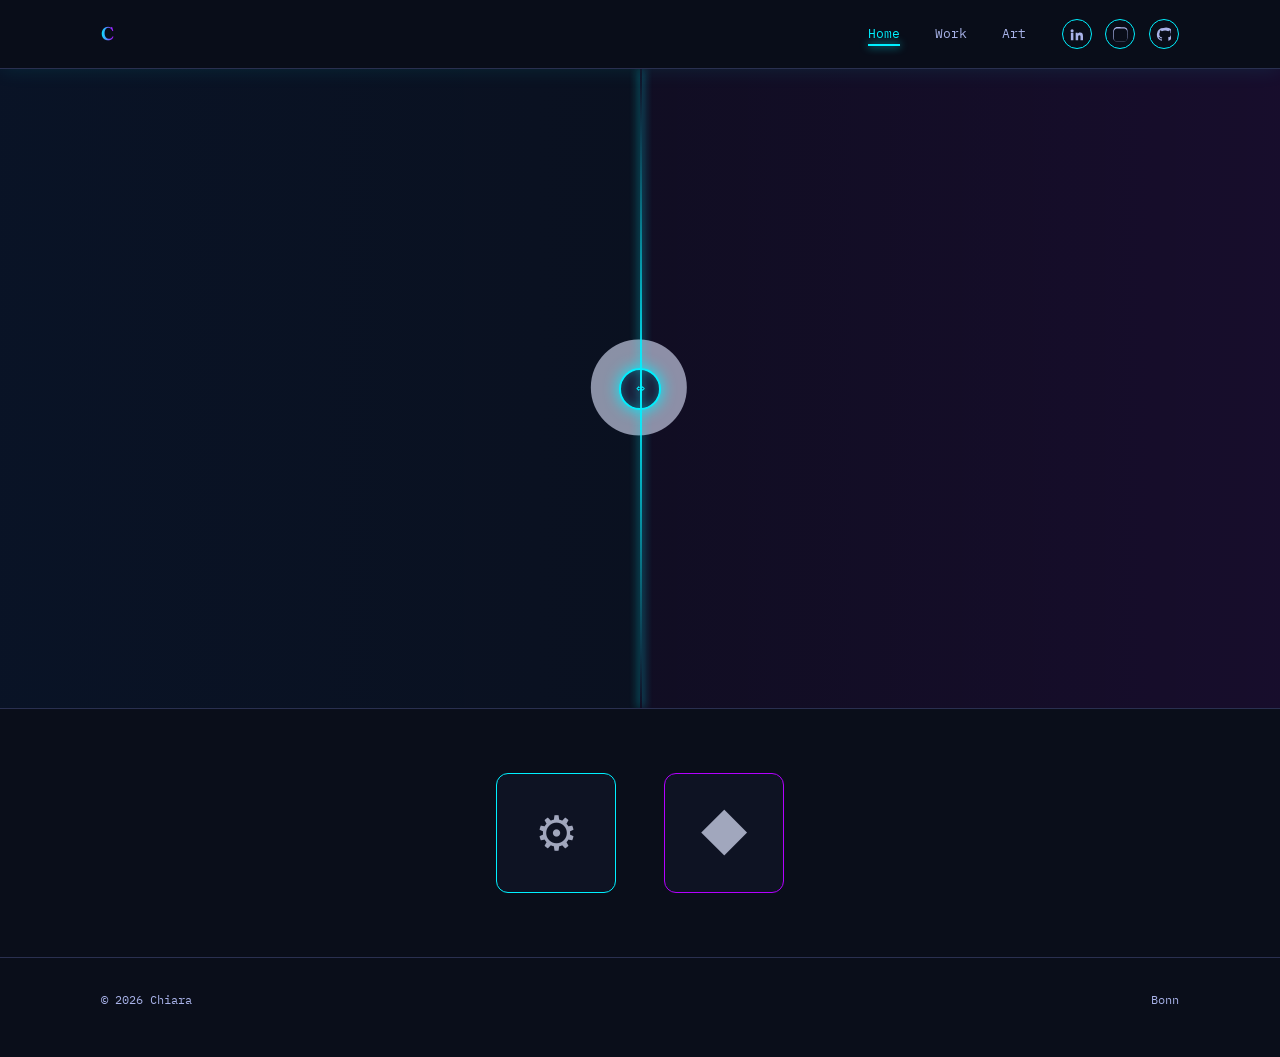
==== commit c2881765: "refactor: minimal dark layout with reduced text" ====
--- a/index.html
+++ b/index.html
@@ -4,7 +4,7 @@
 <meta charset="UTF-8" />
 <meta name="viewport" content="width=device-width, initial-scale=1.0" />
 <title>Chiara — Engineer / Artist</title>
-<meta name="description" content="Portfolio of Chiara — AI engineering work and creative art, side by side." />
+<meta name="description" content="Portfolio of Chiara" />
 <link rel="preconnect" href="https://fonts.googleapis.com">
 <link rel="preconnect" href="https://fonts.gstatic.com" crossorigin>
 <link href="https://fonts.googleapis.com/css2?family=Fraunces:ital,wght@0,500;0,600;1,500&family=Inter:wght@400;500;600&family=IBM+Plex+Mono:wght@400;500&display=swap" rel="stylesheet">
@@ -14,26 +14,23 @@
 
 <header class="site-header">
   <div class="wrap">
-    <a class="brand" href="index.html">Chiara <span>·</span> <span class="b">portfolio</span></a>
+    <a class="brand" href="index.html">C</a>
     <button class="nav-toggle" id="navToggle" aria-label="Toggle navigation" aria-expanded="false">
       <svg width="18" height="18" viewBox="0 0 18 18" fill="none"><path d="M2 5h14M2 9h14M2 13h14" stroke="currentColor" stroke-width="1.4"/></svg>
     </button>
     <nav class="main-nav" id="mainNav">
       <a href="index.html" aria-current="page">Home</a>
-      <a href="work.html">AI &amp; Engineering</a>
-      <a href="art.html">Art &amp; Creative</a>
+      <a href="work.html">Work</a>
+      <a href="art.html">Art</a>
       <div class="socials">
         <a href="https://www.linkedin.com/in/YOUR-HANDLE" target="_blank" rel="noopener" aria-label="LinkedIn">
-          <svg viewBox="0 0 24 24" fill="currentColor"><path d="M4.98 3.5a2.5 2.5 0 1 1 0 5 2.5 2.5 0 0 1 0-5zM3 9h4v12H3zm7 0h3.8v1.7h.05c.53-1 1.83-2.05 3.77-2.05 4.03 0 4.78 2.65 4.78 6.1V21h-4[...]
+          <svg viewBox="0 0 24 24" fill="currentColor"><path d="M4.98 3.5a2.5 2.5 0 1 1 0 5 2.5 2.5 0 0 1 0-5zM3 9h4v12H3zm7 0h3.8v1.7h.05c.53-1 1.83-2.05 3.77-2.05 4.03 0 4.78 2.65 4.78 6.1V21h-4v-5.1c0-1.24-.02-2.83-1.73-2.83-1.73 0-2 1.35-2 2.75V21h-4V9z"/></svg>
         </a>
         <a href="https://instagram.com/YOUR-HANDLE" target="_blank" rel="noopener" aria-label="Instagram">
-          <svg viewBox="0 0 24 24" fill="currentColor"><path d="M12 2.2c3.2 0 3.58.01 4.85.07 1.17.05 1.97.24 2.43.4a4.9 4.9 0 0 1 1.77 1.15 4.9 4.9 0 0 1 1.15 1.77c.16.46.35 1.26.4 2.43.06 1.27.0[...]
+          <svg viewBox="0 0 24 24" fill="currentColor"><path d="M12 2.2c3.2 0 3.58.01 4.85.07 1.17.05 1.97.24 2.43.4a4.9 4.9 0 0 1 1.77 1.15 4.9 4.9 0 0 1 1.15 1.77c.16.46.35 1.26.4 2.43.06 1.27.07 1.67.07 4.85 0 3.18 0 3.58-.07 4.85-.05 1.17-.24 1.97-.4 2.43a4.9 4.9 0 0 1-1.15 1.77 4.9 4.9 0 0 1-1.77 1.15c-.46.16-1.26.35-2.43.4-1.27.06-1.67.07-4.85.07-3.18 0-3.58 0-4.85-.07-1.17-.05-1.97-.24-2.43-.4a4.9 4.9 0 0 1-1.77-1.15 4.9 4.9 0 0 1-1.15-1.77c-.16-.46-.35-1.26-.4-2.43-.06-1.27-.07-1.67-.07-4.85 0-3.18 0-3.58.07-4.85.05-1.17.24-1.97.4-2.43a4.9 4.9 0 0 1 1.15-1.77 4.9 4.9 0 0 1 1.77-1.15c.46-.16 1.26-.35 2.43-.4 1.27-.06 1.67-.07 4.85-.07M12 0C8.74 0 8.33.01 7.05.07 5.78.13 4.94.32 4.25.6 3.53.89 2.93 1.3 2.33 1.9S1.18 3.52.89 4.24C.6 4.93.4 5.77.35 7.06.29 8.33.28 8.74.28 12s.01 3.67.07 4.95c.06 1.3.25 2.14.53 2.84.3.71.9 1.32 1.5 1.92s1.21.6 1.93.9c.7.28 1.54.47 2.84.53 1.27.05 1.68.07 4.95.07s3.68-.02 4.95-.07c1.3-.06 2.14-.25 2.84-.53.71-.3 1.32-.9 1.92-1.5s.6-1.22.9-1.93c.28-.7.47-1.54.53-2.84.05-1.27.07-1.68.07-4.95s-.02-3.68-.07-4.95c-.06-1.3-.25-2.14-.53-2.84-.3-.71-.9-1.32-1.5-1.92s-1.21-.6-1.93-.9c-.7-.28-1.54-.47-2.84-.53C15.67.3 15.26.28 12 .28z"/></svg>
         </a>
         <a href="https://github.com/YOUR-HANDLE" target="_blank" rel="noopener" aria-label="GitHub">
-          <svg viewBox="0 0 24 24" fill="currentColor"><path d="M12 1.5a10.5 10.5 0 0 0-3.32 20.47c.53.1.72-.23.72-.51v-1.98c-2.93.64-3.55-1.25-3.55-1.25-.48-1.22-1.17-1.55-1.17-1.55-.96-.65.07-.6[...]
-        </a>
-        <a href="https://pinterest.com/YOUR-HANDLE" target="_blank" rel="noopener" aria-label="Pinterest">
-          <svg viewBox="0 0 24 24" fill="currentColor"><path d="M12 1.5C6.2 1.5 1.5 6.2 1.5 12c0 4.44 2.77 8.24 6.68 9.76-.09-.83-.17-2.1.04-3 .19-.81 1.22-5.18 1.22-5.18s-.31-.62-.31-1.55c0-1.45.[...]
+          <svg viewBox="0 0 24 24" fill="currentColor"><path d="M12 1.5a10.5 10.5 0 0 0-3.32 20.47c.53.1.72-.23.72-.51v-1.98c-2.93.64-3.55-1.25-3.55-1.25-.48-1.22-1.17-1.55-1.17-1.55-.96-.65.07-.64.07-.64 1.06.07 1.62 1.08 1.62 1.08.95 1.61 2.48 1.15 3.08.88.1-.68.37-1.14.67-1.41-2.35-.26-4.83-1.17-4.83-5.18 0-1.15.41-2.09 1.08-2.82-.11-.27-.47-1.35.1-2.81 0 0 .88-.28 2.88 1.07a10.06 10.06 0 0 1 5.24-1.41c1.77.01 3.56.59 5.24 1.41 2-1.35 2.88-1.07 2.88-1.07.57 1.46.21 2.54.1 2.81.67.73 1.08 1.67 1.08 2.82 0 4.02-2.48 4.91-4.84 5.16.38.33.72.97.72 1.96v2.91c0 .28.19.61.72.51A10.5 10.5 0 0 0 12 1.5z"/></svg>
         </a>
       </div>
     </nav>
@@ -42,44 +39,31 @@
 
 <section class="split-hero" id="splitHero" style="--split: 50%;">
   <div class="split-pane left">
-    <span class="eyebrow">01 — Engineer</span>
-    <h1>AI Systems</h1>
-    <p>Multi-agent orchestration &amp; LLM evaluation</p>
-    <a class="btn" href="work.html">View work →</a>
+    <div class="icon-block">●</div>
   </div>
   <div class="split-pane right">
-    <span class="eyebrow">02 — Artist</span>
-    <h1>Visual Craft</h1>
-    <p>Paintings, drawings, and digital work</p>
-    <a class="btn" href="art.html">View gallery →</a>
+    <div class="icon-block">●</div>
   </div>
   <div class="split-handle" id="splitHandle" tabindex="0" role="slider" aria-label="Reveal engineering or art side" aria-valuemin="20" aria-valuemax="80" aria-valuenow="50">
     <div class="split-grip">⇔</div>
   </div>
-  <div class="split-hint">drag to explore</div>
 </section>
 
-<section class="home-section wrap">
+<section class="intro wrap">
   <div class="home-links">
     <a class="home-card tech" href="work.html">
-      <span class="eyebrow">Technical</span>
-      <h3>AI &amp; Engineering</h3>
-      <p>Agentic systems, multi-agent orchestration, LLM evaluation</p>
-      <span class="go">Explore →</span>
+      <div class="icon">⚙</div>
     </a>
     <a class="home-card art" href="art.html">
-      <span class="eyebrow">Creative</span>
-      <h3>Art &amp; Social Work</h3>
-      <p>Gallery of pieces, sketches, and visual explorations</p>
-      <span class="go">Explore →</span>
+      <div class="icon">◆</div>
     </a>
   </div>
 </section>
 
 <footer class="site-footer">
   <div class="wrap">
-    <span>© <span id="year"></span> Chiara. Built by hand, versioned with git.</span>
-    <span>Bonn, Germany</span>
+    <span>© <span id="year"></span> Chiara</span>
+    <span>Bonn</span>
   </div>
 </footer>
 
--- a/css/style.css
+++ b/css/style.css
@@ -1,17 +1,16 @@
 /* =========================================================
-   DARK CYBERPUNK PORTFOLIO — Alternative & Interactive
+   Design tokens - DARK THEME
    ========================================================= */
 :root {
-  --dark-bg: #0a0e1a;
-  --dark-secondary: #1a1f3a;
-  --dark-tertiary: #252d45;
-  --accent-cyan: #00f0ff;
-  --accent-purple: #b300ff;
-  --accent-green: #39ff14;
-  --accent-blue: #0080ff;
-  --text-primary: #e0e6ff;
-  --text-secondary: #a8b2e8;
-  --border-glow: rgba(0, 240, 255, 0.3);
+  --ink: #0a0e1a;
+  --ink-soft: #1a1f3a;
+  --paper: #0a0e1a;
+  --paper-dim: #1a1f3a;
+  --line: #2a3050;
+  --signal: #00f0ff;
+  --signal-dim: #00f0ff;
+  --bloom: #b300ff;
+  --bloom-dim: #b300ff;
 
   --font-display: "Fraunces", "Iowan Old Style", serif;
   --font-body: "Inter", "Helvetica Neue", Arial, sans-serif;
@@ -36,13 +35,12 @@
 
 body {
   margin: 0;
-  background: var(--dark-bg);
-  color: var(--text-primary);
+  background: var(--paper);
+  color: #e0e6ff;
   font-family: var(--font-body);
   font-size: 16px;
   line-height: 1.55;
   -webkit-font-smoothing: antialiased;
-  overflow-x: hidden;
 }
 
 img { max-width: 100%; display: block; }
@@ -64,14 +62,13 @@
   font-size: 0.72rem;
   letter-spacing: 0.14em;
   text-transform: uppercase;
-  color: var(--text-secondary);
+  color: var(--signal);
 }
 
 .wrap {
   max-width: var(--max-w);
   margin: 0 auto;
   padding: 0 var(--pad);
-  width: 100%;
 }
 
 /* ---------- Header ---------- */
@@ -79,9 +76,9 @@
   position: sticky;
   top: 0;
   z-index: 40;
-  background: rgba(10, 14, 26, 0.85);
-  backdrop-filter: blur(10px);
-  border-bottom: 1px solid var(--border-glow);
+  background: rgba(10, 14, 26, 0.88);
+  backdrop-filter: blur(6px);
+  border-bottom: 1px solid var(--line);
   box-shadow: 0 0 20px rgba(0, 240, 255, 0.1);
 }
 
@@ -97,20 +94,15 @@
   font-weight: 600;
   font-size: 1.15rem;
   letter-spacing: 0.01em;
-  background: linear-gradient(90deg, var(--accent-cyan), var(--accent-purple));
+  background: linear-gradient(90deg, var(--signal), var(--bloom));
   -webkit-background-clip: text;
   -webkit-text-fill-color: transparent;
   background-clip: text;
-  animation: glow-pulse 3s ease-in-out infinite;
-}
-
-@keyframes glow-pulse {
-  0%, 100% { filter: drop-shadow(0 0 4px var(--accent-cyan)); }
-  50% { filter: drop-shadow(0 0 12px var(--accent-purple)); }
-}
-
-.brand span { color: var(--accent-cyan); }
-.brand span.b { color: var(--accent-purple); }
+}
+
+.brand span { color: var(--signal); }
+
+.brand span.b { color: var(--bloom); }
 
 nav.main-nav {
   display: flex;
@@ -118,28 +110,28 @@
   gap: clamp(1rem, 3vw, 2.2rem);
   font-family: var(--font-mono);
   font-size: 0.82rem;
-  letter-spacing: 0.02em;
 }
 
 nav.main-nav a {
+  color: #a8b2e8;
+  transition: color 0.3s ease;
   position: relative;
-  padding: 4px 2px;
-  color: var(--text-secondary);
-  transition: color 0.3s ease;
 }
 
 nav.main-nav a:hover,
-nav.main-nav a[aria-current="page"] { 
-  color: var(--accent-cyan);
+nav.main-nav a[aria-current="page"] {
+  color: var(--signal);
 }
 
 nav.main-nav a[aria-current="page"]::after {
   content: "";
   position: absolute;
-  left: 0; right: 0; bottom: -2px;
+  bottom: -2px;
+  left: 0;
+  right: 0;
   height: 2px;
-  background: linear-gradient(90deg, var(--accent-cyan), transparent);
-  box-shadow: 0 0 8px var(--accent-cyan);
+  background: var(--signal);
+  box-shadow: 0 0 8px var(--signal);
 }
 
 .socials {
@@ -148,37 +140,21 @@
 }
 
 .socials a {
-  width: 30px; height: 30px;
-  display: grid;
-  place-items: center;
-  border: 1px solid var(--accent-cyan);
+  width: 30px;
+  height: 30px;
+  border: 1px solid var(--signal);
   border-radius: 50%;
-  color: var(--accent-cyan);
-  transition: all 0.3s ease;
-  position: relative;
-}
-
-.socials a::before {
-  content: "";
-  position: absolute;
-  inset: 0;
-  border-radius: 50%;
-  border: 1px solid var(--accent-cyan);
-  opacity: 0;
-  animation: radar 2s ease-in-out infinite;
-}
-
-@keyframes radar {
-  0% { transform: scale(1); opacity: 1; }
-  100% { transform: scale(1.5); opacity: 0; }
+  display: flex;
+  align-items: center;
+  justify-content: center;
+  color: var(--signal);
+  transition: all 0.3s ease;
 }
 
 .socials a:hover {
-  color: var(--dark-bg);
-  background: var(--accent-cyan);
-  border-color: var(--accent-cyan);
-  transform: translateY(-2px);
-  box-shadow: 0 0 15px var(--accent-cyan);
+  background: var(--signal);
+  color: var(--paper);
+  box-shadow: 0 0 12px var(--signal);
 }
 
 .socials svg { width: 15px; height: 15px; }
@@ -186,28 +162,26 @@
 .nav-toggle {
   display: none;
   background: none;
-  border: 1px solid var(--accent-cyan);
+  border: 1px solid var(--signal);
   border-radius: 8px;
-  width: 38px; height: 38px;
-  align-items: center;
-  justify-content: center;
-  color: var(--accent-cyan);
+  width: 38px;
+  height: 38px;
+  color: var(--signal);
   cursor: pointer;
   transition: all 0.3s ease;
 }
 
 .nav-toggle:hover {
-  background: var(--accent-cyan);
-  color: var(--dark-bg);
-  box-shadow: 0 0 15px var(--accent-cyan);
+  background: var(--signal);
+  color: var(--paper);
+  box-shadow: 0 0 12px var(--signal);
 }
 
 /* ---------- Footer ---------- */
 .site-footer {
-  border-top: 1px solid var(--border-glow);
-  margin-top: 4rem;
-  padding: 2.4rem 0 3rem;
-  background: linear-gradient(180deg, rgba(0, 240, 255, 0.05) 0%, transparent 100%);
+  border-top: 1px solid var(--line);
+  padding: 2rem 0 3rem;
+  background: transparent;
 }
 
 .site-footer .wrap {
@@ -218,7 +192,7 @@
   justify-content: space-between;
   font-family: var(--font-mono);
   font-size: 0.78rem;
-  color: var(--text-secondary);
+  color: #a8b2e8;
 }
 
 /* ---------- Buttons / chips ---------- */
@@ -230,10 +204,10 @@
   font-size: 0.82rem;
   letter-spacing: 0.02em;
   padding: 0.7rem 1.15rem;
-  border: 1px solid var(--accent-cyan);
+  border: 1px solid currentColor;
   border-radius: 999px;
   background: transparent;
-  color: var(--accent-cyan);
+  color: inherit;
   transition: all 0.3s ease;
   cursor: pointer;
   position: relative;
@@ -243,16 +217,18 @@
 .btn::before {
   content: "";
   position: absolute;
-  top: 0; left: -100%;
-  width: 100%; height: 100%;
-  background: var(--accent-cyan);
+  top: 0;
+  left: -100%;
+  width: 100%;
+  height: 100%;
+  background: currentColor;
   transition: left 0.3s ease;
   z-index: -1;
 }
 
 .btn:hover {
-  color: var(--dark-bg);
-  box-shadow: 0 0 15px var(--accent-cyan);
+  color: var(--paper);
+  box-shadow: 0 0 12px currentColor;
 }
 
 .btn:hover::before {
@@ -260,106 +236,54 @@
 }
 
 /* =========================================================
-   HOME — split hero
+   Split hero - MINIMAL
    ========================================================= */
 .split-hero {
   position: relative;
-  width: 100%;
-  height: 60vh;
-  min-height: 500px;
+  height: min(78vh, 640px);
+  min-height: 420px;
   overflow: hidden;
-  border-bottom: 1px solid var(--border-glow);
+  border-bottom: 1px solid var(--line);
   user-select: none;
-  background: linear-gradient(135deg, rgba(0, 240, 255, 0.05) 0%, rgba(179, 0, 255, 0.05) 100%);
-}
-
-.split-hero::before,
-.split-hero::after {
-  content: "";
-  position: absolute;
-  top: 0; left: 0;
-  width: 100%; height: 100%;
-  pointer-events: none;
-  z-index: 1;
-}
-
-.split-hero::before {
-  background: radial-gradient(circle at 20% 50%, rgba(0, 240, 255, 0.1) 0%, transparent 50%);
-  animation: float-orb 8s ease-in-out infinite;
-}
-
-.split-hero::after {
-  background: radial-gradient(circle at 80% 50%, rgba(179, 0, 255, 0.1) 0%, transparent 50%);
-  animation: float-orb-reverse 10s ease-in-out infinite;
-}
-
-@keyframes float-orb {
-  0%, 100% { transform: translate(0, 0); }
-  50% { transform: translate(30px, 20px); }
-}
-
-@keyframes float-orb-reverse {
-  0%, 100% { transform: translate(0, 0); }
-  50% { transform: translate(-30px, -20px); }
 }
 
 .split-pane {
   position: absolute;
-  top: 0; bottom: 0;
+  top: 0;
+  bottom: 0;
   width: 100%;
   display: flex;
   flex-direction: column;
   justify-content: center;
+  align-items: center;
   padding: var(--pad);
-  z-index: 2;
 }
 
 .split-pane.left {
   left: 0;
-  background: linear-gradient(90deg, rgba(0, 80, 180, 0.2) 0%, transparent 100%);
-  color: var(--text-primary);
+  background: linear-gradient(90deg, rgba(0, 80, 180, 0.08) 0%, transparent 100%);
+  color: #e0e6ff;
   clip-path: inset(0 calc(100% - var(--split, 50%)) 0 0);
 }
 
 .split-pane.right {
   left: 0;
-  background: linear-gradient(270deg, rgba(179, 0, 255, 0.2) 0%, transparent 100%);
-  color: var(--text-primary);
+  background: linear-gradient(270deg, rgba(179, 0, 255, 0.08) 0%, transparent 100%);
+  color: #e0e6ff;
   clip-path: inset(0 0 0 var(--split, 50%));
 }
 
-.split-pane .eyebrow { opacity: 0.85; }
-.split-pane.left .eyebrow { color: var(--accent-cyan); }
-.split-pane.right .eyebrow { color: var(--accent-purple); }
-
-.split-pane h1 {
-  font-size: clamp(2rem, 5vw, 3.4rem);
-  max-width: 12ch;
-  margin: 0.35rem 0 0.9rem;
-  animation: slide-in 0.8s ease-out;
-}
-
-@keyframes slide-in {
-  from { opacity: 0; transform: translateY(20px); }
-  to { opacity: 1; transform: translateY(0); }
-}
-
-.split-pane p {
-  max-width: 40ch;
-  margin: 0 0 1.4rem;
-  opacity: 0.9;
-  animation: fade-in 1s ease-out 0.2s both;
-  font-size: 0.95rem;
-}
-
-@keyframes fade-in {
-  from { opacity: 0; }
-  to { opacity: 1; }
+.icon-block {
+  font-size: 8rem;
+  font-weight: 300;
+  opacity: 0.6;
+  letter-spacing: 2px;
 }
 
 .split-handle {
   position: absolute;
-  top: 0; bottom: 0;
+  top: 0;
+  bottom: 0;
   left: var(--split, 50%);
   width: 48px;
   margin-left: -24px;
@@ -374,195 +298,122 @@
 .split-handle::before {
   content: "";
   position: absolute;
-  top: 0; bottom: 0; left: 50%;
+  top: 0;
+  bottom: 0;
+  left: 50%;
   width: 2px;
-  background: linear-gradient(180deg, transparent, var(--accent-cyan), transparent);
-  box-shadow: 0 0 10px var(--accent-cyan);
+  background: linear-gradient(180deg, transparent, var(--signal), transparent);
+  box-shadow: 0 0 10px var(--signal);
 }
 
 .split-grip {
-  width: 42px; height: 42px;
+  width: 42px;
+  height: 42px;
   border-radius: 50%;
-  background: var(--dark-secondary);
-  border: 2px solid var(--accent-cyan);
-  color: var(--accent-cyan);
-  display: grid;
-  place-items: center;
+  background: var(--ink-soft);
+  border: 2px solid var(--signal);
+  color: var(--signal);
+  display: flex;
+  align-items: center;
+  justify-content: center;
   font-family: var(--font-mono);
   font-size: 0.7rem;
-  box-shadow: 0 0 15px var(--accent-cyan), inset 0 0 10px rgba(0, 240, 255, 0.3);
+  box-shadow: 0 0 15px var(--signal), inset 0 0 10px rgba(0, 240, 255, 0.3);
   transition: transform 0.15s ease;
 }
 
 .split-handle:hover .split-grip,
-.split-handle:focus-visible .split-grip { 
+.split-handle:focus-visible .split-grip {
   transform: scale(1.15);
-  box-shadow: 0 0 25px var(--accent-cyan), inset 0 0 15px rgba(0, 240, 255, 0.5);
-}
-
-.split-hint {
-  position: absolute;
-  bottom: 1.5rem;
-  left: 50%;
-  transform: translateX(-50%);
-  font-family: var(--font-mono);
-  font-size: 0.7rem;
-  letter-spacing: 0.08em;
-  text-transform: uppercase;
-  color: var(--accent-cyan);
-  background: rgba(10, 14, 26, 0.8);
-  border: 1px solid var(--accent-cyan);
-  padding: 0.35rem 0.7rem;
-  border-radius: 999px;
-  pointer-events: none;
-  opacity: 0.9;
-  z-index: 4;
-  box-shadow: 0 0 8px var(--accent-cyan);
-  animation: pulse 2s ease-in-out infinite;
-}
-
-@keyframes pulse {
-  0%, 100% { opacity: 0.9; }
-  50% { opacity: 1; }
-}
-
-/* ---------- Home section ---------- */
-.home-section {
-  padding: 4rem 0;
-  width: 100%;
-}
-
-.home-links {
-  display: grid;
-  grid-template-columns: 1fr 1fr;
-  gap: 1.25rem;
-}
-
-@media (max-width: 720px) {
-  .home-links { grid-template-columns: 1fr; }
-}
-
-.home-card {
-  border: 1px solid var(--border-glow);
-  border-radius: 18px;
-  padding: 2rem;
-  transition: all 0.3s ease;
-  display: block;
-  background: rgba(26, 31, 58, 0.5);
-  backdrop-filter: blur(10px);
-  position: relative;
-  overflow: hidden;
-}
-
-.home-card::before {
-  content: "";
-  position: absolute;
-  top: -50%; left: -50%;
-  width: 200%; height: 200%;
-  background: linear-gradient(45deg, transparent, rgba(0, 240, 255, 0.1), transparent);
-  transform: rotate(45deg);
-  animation: shine 3s infinite;
-}
-
-@keyframes shine {
-  0% { transform: translateX(-100%) translateY(-100%) rotate(45deg); }
-  100% { transform: translateX(100%) translateY(100%) rotate(45deg); }
-}
-
-.home-card:hover { 
-  transform: translateY(-3px);
-  box-shadow: 0 0 20px rgba(0, 240, 255, 0.2);
-}
-
-.home-card.tech:hover { 
-  border-color: var(--accent-cyan);
-  box-shadow: 0 0 20px var(--accent-cyan);
-}
-
-.home-card.art:hover { 
-  border-color: var(--accent-purple);
-  box-shadow: 0 0 20px var(--accent-purple);
-}
-
-.home-card h3 {
-  font-size: 1.4rem;
-  margin: 0.6rem 0 0.5rem;
-  position: relative;
-  z-index: 2;
-  color: var(--accent-purple);
-}
-
-.home-card p { 
-  color: var(--text-secondary); 
-  margin: 0 0 1rem;
-  position: relative;
-  z-index: 2;
-  font-size: 0.95rem;
-}
-
-.home-card .eyebrow {
-  position: relative;
-  z-index: 2;
-  color: var(--accent-cyan);
-  font-weight: 600;
-  margin-bottom: 0.5rem;
-}
-
-.home-card .go {
-  font-family: var(--font-mono);
-  font-size: 0.78rem;
-  letter-spacing: 0.03em;
-  position: relative;
-  z-index: 2;
-  color: var(--accent-cyan);
+  box-shadow: 0 0 25px var(--signal), inset 0 0 15px rgba(0, 240, 255, 0.5);
 }
 
 /* =========================================================
-   PAGE HEADER (work / art)
+   Page specific
    ========================================================= */
 .page-head {
-  padding: 3.2rem 0 2.2rem;
-  border-bottom: 1px solid var(--border-glow);
+  padding: 3rem 0 2rem;
+  border-bottom: 1px solid var(--line);
   background: linear-gradient(180deg, rgba(0, 240, 255, 0.08) 0%, transparent 100%);
+}
+
+.page-head h1 {
+  font-size: clamp(2rem, 4vw, 2.8rem);
+  margin-top: 0.4rem;
+}
+
+.page-head .lede {
+  max-width: 56ch;
+  color: #a8b2e8;
+  margin-top: 0.9rem;
+}
+
+.page-head.tech {
+  background: linear-gradient(180deg, rgba(0, 128, 255, 0.1), transparent);
+}
+
+.page-head.art {
+  background: linear-gradient(180deg, rgba(179, 0, 255, 0.1), transparent);
+}
+
+/* =========================================================
+   Home section - MINIMAL
+   ========================================================= */
+.intro {
+  padding: 4rem 0;
+  display: flex;
+  align-items: center;
+  justify-content: center;
+}
+
+.home-links {
+  display: flex;
+  gap: 3rem;
+  justify-content: center;
+  align-items: center;
+}
+
+.home-card {
+  display: flex;
+  align-items: center;
+  justify-content: center;
+  width: 120px;
+  height: 120px;
+  border: 1px solid var(--line);
+  border-radius: 12px;
+  background: rgba(26, 31, 58, 0.3);
+  transition: all 0.3s ease;
   position: relative;
-  overflow: hidden;
-}
-
-.page-head::before {
-  content: "";
-  position: absolute;
-  top: 0; right: -50%;
-  width: 100%; height: 100%;
-  background: radial-gradient(circle, rgba(0, 240, 255, 0.1) 0%, transparent 70%);
-  animation: drift 6s ease-in-out infinite;
-  pointer-events: none;
-}
-
-@keyframes drift {
-  0%, 100% { transform: translate(0, 0); }
-  50% { transform: translate(50px, 30px); }
-}
-
-.page-head h1 { 
-  font-size: clamp(2rem, 4vw, 2.8rem); 
-  margin-top: 0.4rem;
-  position: relative;
-  z-index: 2;
-}
-
-.page-head .lede { 
-  max-width: 56ch; 
-  color: var(--text-secondary); 
-  margin-top: 0.9rem;
-  position: relative;
-  z-index: 2;
-}
-
-.page-head.tech { background: linear-gradient(180deg, rgba(0, 128, 255, 0.1), transparent); }
-.page-head.art { background: linear-gradient(180deg, rgba(179, 0, 255, 0.1), transparent); }
+}
+
+.home-card.tech {
+  border-color: var(--signal);
+}
+
+.home-card.tech:hover {
+  border-color: var(--signal);
+  box-shadow: 0 0 20px rgba(0, 240, 255, 0.3);
+  transform: translateY(-4px);
+}
+
+.home-card.art {
+  border-color: var(--bloom);
+}
+
+.home-card.art:hover {
+  border-color: var(--bloom);
+  box-shadow: 0 0 20px rgba(179, 0, 255, 0.3);
+  transform: translateY(-4px);
+}
+
+.home-card .icon {
+  font-size: 3rem;
+  font-weight: 300;
+  opacity: 0.7;
+}
 
 /* =========================================================
-   WORK PAGE — timeline
+   Work page
    ========================================================= */
 .timeline {
   padding: 3.5rem 0;
@@ -572,14 +423,16 @@
 }
 
 @media (max-width: 720px) {
-  .timeline { grid-template-columns: 1fr; }
+  .timeline {
+    grid-template-columns: 1fr;
+  }
 }
 
 .tl-rail {
   font-family: var(--font-mono);
   font-size: 0.78rem;
-  color: var(--text-secondary);
-  border-right: 1px solid var(--border-glow);
+  color: #a8b2e8;
+  border-right: 1px solid var(--line);
   padding-right: 1.5rem;
   position: relative;
 }
@@ -587,25 +440,28 @@
 .tl-rail::after {
   content: "";
   position: absolute;
-  top: 0; right: -1px;
-  width: 1px; height: 100%;
-  background: linear-gradient(180deg, var(--accent-cyan) 0%, transparent 100%);
-  box-shadow: 0 0 8px var(--accent-cyan);
+  top: 0;
+  right: -1px;
+  width: 1px;
+  height: 100%;
+  background: linear-gradient(180deg, var(--signal) 0%, transparent 100%);
+  box-shadow: 0 0 8px var(--signal);
 }
 
 @media (max-width: 720px) {
-  .tl-rail { 
-    border-right: none; 
-    border-bottom: 1px solid var(--border-glow); 
+  .tl-rail {
+    border-right: none;
+    border-bottom: 1px solid var(--line);
     padding: 0 0 1.5rem;
   }
+
   .tl-rail::after {
     display: none;
   }
 }
 
 .tl-rail .tl-title {
-  color: var(--accent-cyan);
+  color: var(--signal);
   font-weight: 600;
   margin-bottom: 0.4rem;
   text-transform: uppercase;
@@ -621,46 +477,49 @@
   transition: all 0.6s ease;
 }
 
-.entry.in-view { 
-  opacity: 1; 
+.entry.in-view {
+  opacity: 1;
   transform: none;
 }
 
-.entry:last-child { border-bottom: none; margin-bottom: 0; }
+.entry:last-child {
+  border-bottom: none;
+  margin-bottom: 0;
+}
 
 .entry .role-date {
   font-family: var(--font-mono);
   font-size: 0.76rem;
-  color: var(--accent-cyan);
+  color: var(--signal);
   letter-spacing: 0.03em;
   text-transform: uppercase;
 }
 
-.entry h2 { 
-  font-size: 1.5rem; 
+.entry h2 {
+  font-size: 1.5rem;
   margin: 0.4rem 0 0.15rem;
-  color: var(--accent-purple);
-}
-
-.entry .org { 
-  color: var(--text-secondary); 
-  font-size: 0.95rem; 
+  color: var(--bloom);
+}
+
+.entry .org {
+  color: #a8b2e8;
+  font-size: 0.95rem;
   margin-bottom: 0.9rem;
 }
 
-.entry ul { 
-  margin: 0; 
+.entry ul {
+  margin: 0;
   padding-left: 1.15rem;
-  color: var(--text-secondary);
-}
-
-.entry li { 
+  color: #a8b2e8;
+}
+
+.entry li {
   margin-bottom: 0.5rem;
   transition: color 0.3s ease;
 }
 
 .entry li:hover {
-  color: var(--accent-cyan);
+  color: var(--signal);
 }
 
 .tag-row {
@@ -673,82 +532,59 @@
 .tag {
   font-family: var(--font-mono);
   font-size: 0.7rem;
-  border: 1px solid var(--accent-cyan);
+  border: 1px solid var(--signal);
   border-radius: 999px;
   padding: 0.3rem 0.65rem;
-  color: var(--accent-cyan);
+  color: var(--signal);
   background: rgba(0, 240, 255, 0.05);
   transition: all 0.3s ease;
-  cursor: default;
 }
 
 .tag:hover {
   background: rgba(0, 240, 255, 0.15);
-  box-shadow: 0 0 8px var(--accent-cyan);
+  box-shadow: 0 0 8px var(--signal);
 }
 
 .skills-grid {
-  padding: 1rem 0 2rem;
+  padding: 1rem 0 4rem;
   display: grid;
   grid-template-columns: repeat(auto-fit, minmax(220px, 1fr));
   gap: 1.5rem;
 }
 
 .skill-card {
-  border: 1px solid var(--border-glow);
-  border-radius: 16px;
+  border: 1px solid var(--line);
+  border-radius: 12px;
   padding: 1.4rem;
-  background: linear-gradient(135deg, rgba(0, 240, 255, 0.05), rgba(179, 0, 255, 0.05));
-  transition: all 0.3s ease;
-  position: relative;
-  overflow: hidden;
-}
-
-.skill-card::before {
-  content: "";
-  position: absolute;
-  top: -100%; left: -100%;
-  width: 300%; height: 300%;
-  background: radial-gradient(circle, rgba(0, 240, 255, 0.1) 0%, transparent 70%);
-  animation: float 6s ease-in-out infinite;
-  pointer-events: none;
-}
-
-@keyframes float {
-  0%, 100% { transform: translate(0, 0); }
-  50% { transform: translate(20px, 20px); }
+  background: rgba(26, 31, 58, 0.5);
+  backdrop-filter: blur(10px);
+  transition: all 0.3s ease;
 }
 
 .skill-card:hover {
-  border-color: var(--accent-cyan);
+  border-color: var(--signal);
   box-shadow: 0 0 15px rgba(0, 240, 255, 0.2);
   transform: translateY(-2px);
 }
 
-.skill-card .eyebrow { 
-  color: var(--accent-cyan);
-  position: relative;
-  z-index: 2;
-}
-
-.skill-card h3 { 
-  font-size: 1.05rem; 
+.skill-card .eyebrow {
+  color: var(--signal);
+}
+
+.skill-card h3 {
+  font-size: 1.05rem;
   margin: 0.5rem 0 0.5rem;
-  color: var(--accent-purple);
-  position: relative;
-  z-index: 2;
-}
-
-.skill-card p { 
-  color: var(--text-secondary); 
-  font-size: 0.92rem; 
+  color: var(--bloom);
+}
+
+.skill-card p {
+  color: #a8b2e8;
+  font-size: 0.92rem;
   margin: 0;
-  position: relative;
-  z-index: 2;
 }
 
 /* =========================================================
-   ART PAGE — filterable gallery + lightbox
+   Art page
    ========================================================= */
 .filters {
   display: flex;
@@ -763,23 +599,23 @@
   letter-spacing: 0.02em;
   padding: 0.5rem 0.95rem;
   border-radius: 999px;
-  border: 1px solid var(--border-glow);
-  color: var(--text-secondary);
+  border: 1px solid var(--line);
+  color: #a8b2e8;
   background: transparent;
   cursor: pointer;
   transition: all 0.3s ease;
 }
 
-.filter-btn:hover { 
-  border-color: var(--accent-purple); 
-  color: var(--accent-purple);
-}
-
-.filter-btn.active { 
-  background: var(--accent-purple); 
-  border-color: var(--accent-purple); 
-  color: var(--dark-bg);
-  box-shadow: 0 0 15px var(--accent-purple);
+.filter-btn:hover {
+  border-color: var(--bloom);
+  color: var(--bloom);
+}
+
+.filter-btn.active {
+  background: var(--bloom);
+  border-color: var(--bloom);
+  color: var(--paper);
+  box-shadow: 0 0 15px var(--bloom);
 }
 
 .gallery {
@@ -788,40 +624,28 @@
   column-gap: 1.25rem;
 }
 
-@media (max-width: 640px) { .gallery { columns: 1 260px; } }
+@media (max-width: 640px) {
+  .gallery {
+    columns: 1 260px;
+  }
+}
 
 .tile {
   break-inside: avoid;
   margin-bottom: 1.25rem;
-  border-radius: 14px;
+  border-radius: 12px;
   overflow: hidden;
-  border: 1px solid var(--border-glow);
+  border: 1px solid var(--line);
   cursor: pointer;
-  background: var(--dark-secondary);
-  display: block;
+  background: var(--ink-soft);
   transition: all 0.3s ease;
   position: relative;
 }
 
-.tile::before {
-  content: "";
-  position: absolute;
-  top: 0; left: -100%;
-  width: 100%; height: 100%;
-  background: linear-gradient(90deg, transparent, rgba(0, 240, 255, 0.3), transparent);
-  transition: left 0.6s ease;
-  z-index: 10;
-  pointer-events: none;
-}
-
 .tile:hover {
-  border-color: var(--accent-cyan);
-  box-shadow: 0 0 15px rgba(0, 240, 255, 0.3), inset 0 0 15px rgba(0, 240, 255, 0.1);
+  border-color: var(--signal);
+  box-shadow: 0 0 15px rgba(0, 240, 255, 0.3);
   transform: translateY(-3px);
-}
-
-.tile:hover::before {
-  left: 100%;
 }
 
 .tile .swatch {
@@ -830,14 +654,13 @@
   display: flex;
   align-items: flex-end;
   padding: 0.9rem;
-  position: relative;
 }
 
 .tile .swatch span {
   font-family: var(--font-mono);
   font-size: 0.68rem;
-  color: rgba(255,255,255,0.85);
-  background: rgba(0,0,0,0.6);
+  color: rgba(255, 255, 255, 0.85);
+  background: rgba(0, 0, 0, 0.6);
   padding: 0.25rem 0.55rem;
   border-radius: 999px;
   border: 1px solid rgba(0, 240, 255, 0.4);
@@ -846,10 +669,12 @@
 .tile figcaption {
   padding: 0.7rem 0.9rem 0.9rem;
   font-size: 0.85rem;
-  color: var(--text-secondary);
-}
-
-.tile[hidden] { display: none; }
+  color: #a8b2e8;
+}
+
+.tile[hidden] {
+  display: none;
+}
 
 .lightbox {
   position: fixed;
@@ -863,42 +688,49 @@
   backdrop-filter: blur(5px);
 }
 
-.lightbox.open { display: flex; }
+.lightbox.open {
+  display: flex;
+}
 
 .lightbox-inner {
-  background: var(--dark-secondary);
-  border: 1px solid var(--accent-cyan);
-  border-radius: 16px;
+  background: var(--ink-soft);
+  border: 1px solid var(--signal);
+  border-radius: 12px;
   max-width: 640px;
   width: 100%;
   overflow: hidden;
-  box-shadow: 0 0 30px var(--accent-cyan);
-}
-
-.lightbox .swatch { width: 100%; aspect-ratio: 4/3; }
-
-.lightbox-body { 
+  box-shadow: 0 0 30px var(--signal);
+}
+
+.lightbox .swatch {
+  width: 100%;
+  aspect-ratio: 4/3;
+}
+
+.lightbox-body {
   padding: 1.5rem 1.7rem 1.8rem;
 }
 
-.lightbox-body h3 { 
-  font-size: 1.2rem; 
+.lightbox-body h3 {
+  font-size: 1.2rem;
   margin-bottom: 0.3rem;
-  color: var(--accent-purple);
-}
-
-.lightbox-body p { 
-  color: var(--text-secondary); 
+  color: var(--bloom);
+}
+
+.lightbox-body p {
+  color: #a8b2e8;
   margin: 0.3rem 0 0;
 }
 
 .lightbox-close {
   position: absolute;
-  top: 1.4rem; right: 1.4rem;
-  width: 40px; height: 40px;
+  top: 1.4rem;
+  right: 1.4rem;
+  width: 40px;
+  height: 40px;
   border-radius: 50%;
-  border: 1px solid var(--accent-cyan);
-  color: var(--accent-cyan);
+  border: 1px solid var(--signal);
+  color: var(--signal);
   background: rgba(10, 14, 26, 0.8);
   cursor: pointer;
   font-family: var(--font-mono);
@@ -909,13 +741,13 @@
 }
 
 .lightbox-close:hover {
-  background: var(--accent-cyan);
-  color: var(--dark-bg);
-  box-shadow: 0 0 15px var(--accent-cyan);
+  background: var(--signal);
+  color: var(--paper);
+  box-shadow: 0 0 15px var(--signal);
 }
 
 .social-embeds {
-  padding: 2rem 0 4rem;
+  padding: 1rem 0 4rem;
 }
 
 .social-embeds .row {
@@ -924,62 +756,76 @@
   gap: 1.25rem;
 }
 
-@media (max-width: 640px) { .social-embeds .row { grid-template-columns: 1fr; } }
+@media (max-width: 640px) {
+  .social-embeds .row {
+    grid-template-columns: 1fr;
+  }
+}
 
 .embed-card {
-  border: 1px solid var(--border-glow);
-  border-radius: 16px;
+  border: 1px solid var(--line);
+  border-radius: 12px;
   padding: 1.6rem;
   display: flex;
   align-items: center;
   gap: 1rem;
-  background: linear-gradient(135deg, rgba(0, 240, 255, 0.05), rgba(179, 0, 255, 0.05));
+  background: rgba(26, 31, 58, 0.5);
   transition: all 0.3s ease;
 }
 
 .embed-card:hover {
-  border-color: var(--accent-purple);
+  border-color: var(--bloom);
   box-shadow: 0 0 15px rgba(179, 0, 255, 0.3);
   transform: translateY(-2px);
 }
 
 .embed-card .icon {
-  width: 44px; height: 44px;
+  width: 44px;
+  height: 44px;
   border-radius: 50%;
-  display: grid;
-  place-items: center;
-  background: var(--accent-purple);
-  color: var(--dark-bg);
+  display: flex;
+  align-items: center;
+  justify-content: center;
+  background: var(--bloom);
+  color: var(--paper);
   flex: none;
   transition: all 0.3s ease;
 }
 
 .embed-card:hover .icon {
-  box-shadow: 0 0 15px var(--accent-purple);
-}
-
-.embed-card .icon svg { width: 20px; height: 20px; }
-
-.embed-card h3 { 
-  font-size: 1rem; 
+  box-shadow: 0 0 15px var(--bloom);
+}
+
+.embed-card .icon svg {
+  width: 20px;
+  height: 20px;
+}
+
+.embed-card h3 {
+  font-size: 1rem;
   margin-bottom: 0.2rem;
-  color: var(--text-primary);
-}
-
-.embed-card p { 
-  margin: 0; 
-  color: var(--text-secondary); 
+  color: #e0e6ff;
+}
+
+.embed-card p {
+  margin: 0;
+  color: #a8b2e8;
   font-size: 0.86rem;
 }
 
 /* ---------- Responsive nav ---------- */
 @media (max-width: 780px) {
-  .nav-toggle { display: flex; }
+  .nav-toggle {
+    display: flex;
+  }
+
   nav.main-nav {
     position: fixed;
-    top: 68px; left: 0; right: 0;
+    top: 68px;
+    left: 0;
+    right: 0;
     background: rgba(10, 14, 26, 0.95);
-    border-bottom: 1px solid var(--border-glow);
+    border-bottom: 1px solid var(--line);
     flex-direction: column;
     align-items: flex-start;
     padding: 1.2rem var(--pad) 1.6rem;
@@ -990,10 +836,19 @@
     transition: opacity 0.18s ease, transform 0.18s ease;
     backdrop-filter: blur(10px);
   }
+
   nav.main-nav.open {
     opacity: 1;
     transform: none;
     pointer-events: auto;
   }
-  .socials { padding-top: 0.4rem; }
-}
+
+  .socials {
+    padding-top: 0.4rem;
+  }
+
+  .home-links {
+    flex-direction: column;
+    gap: 1.5rem;
+  }
+}
